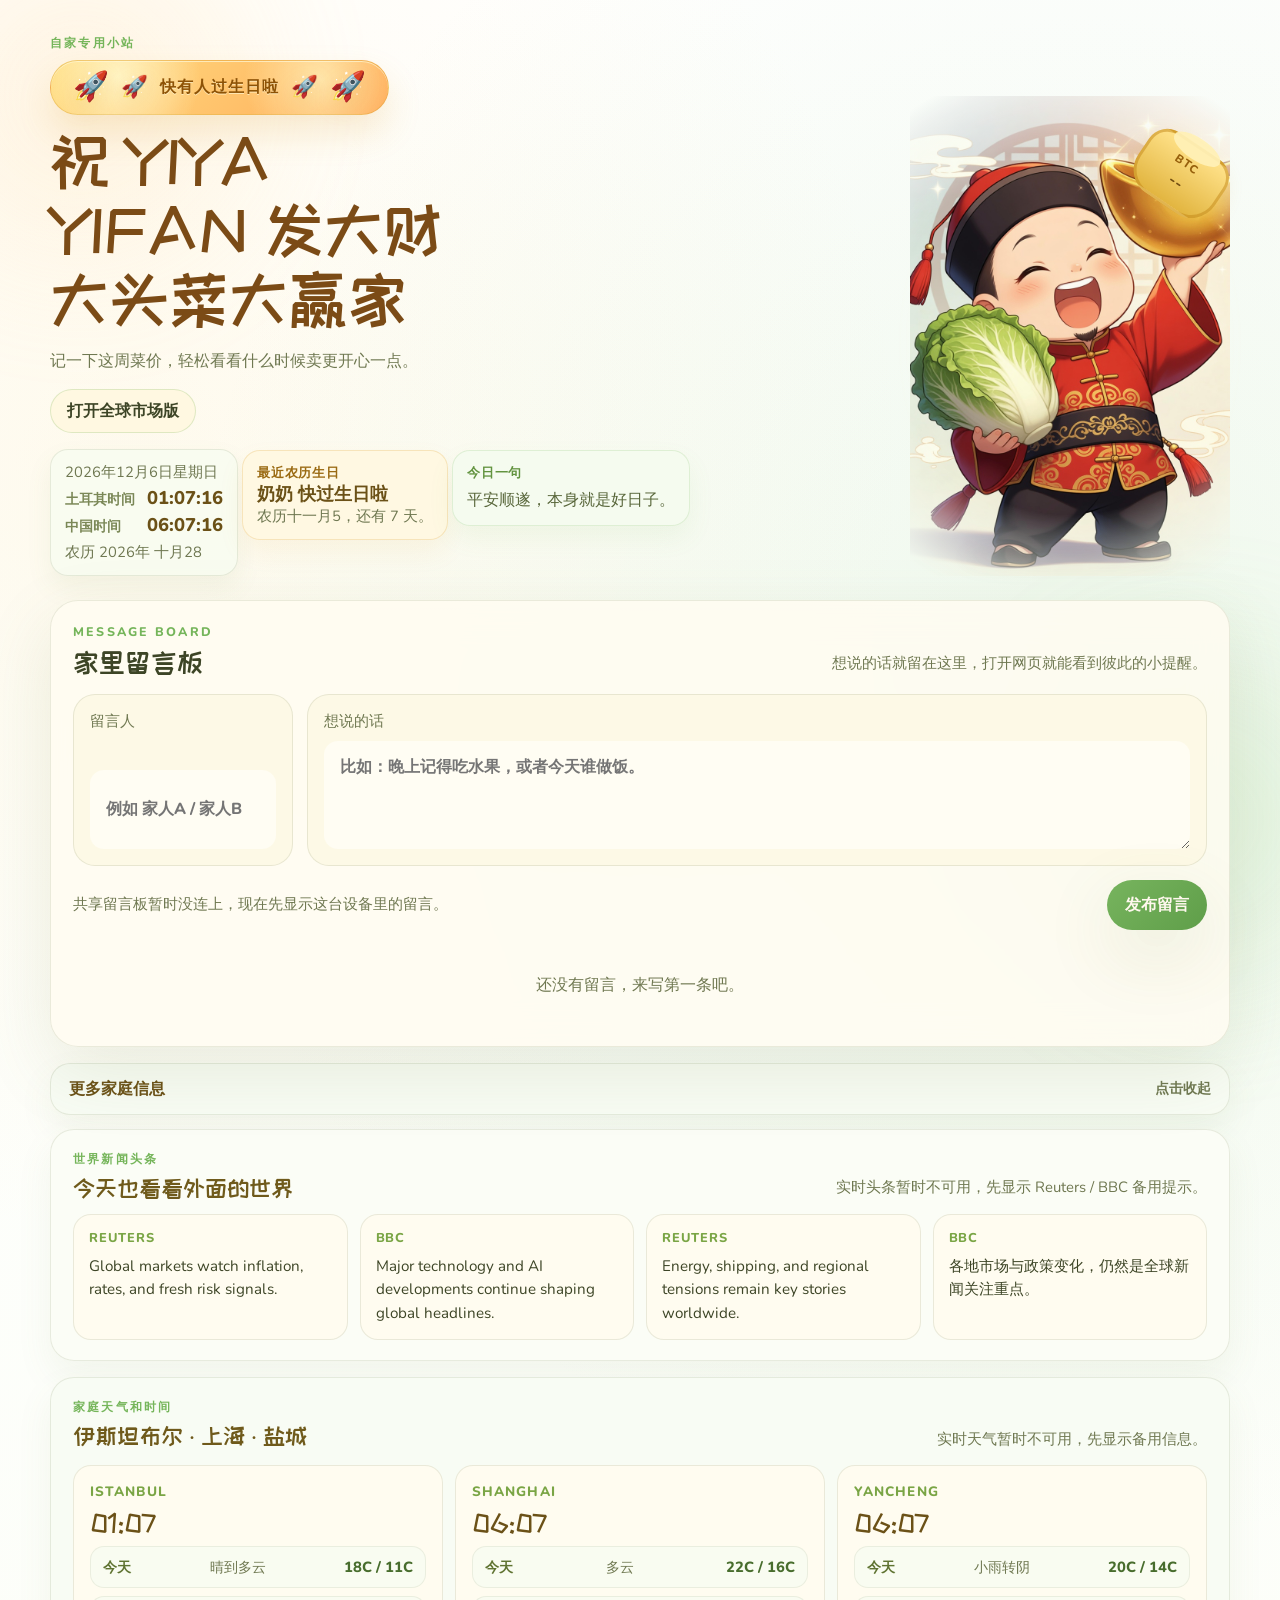
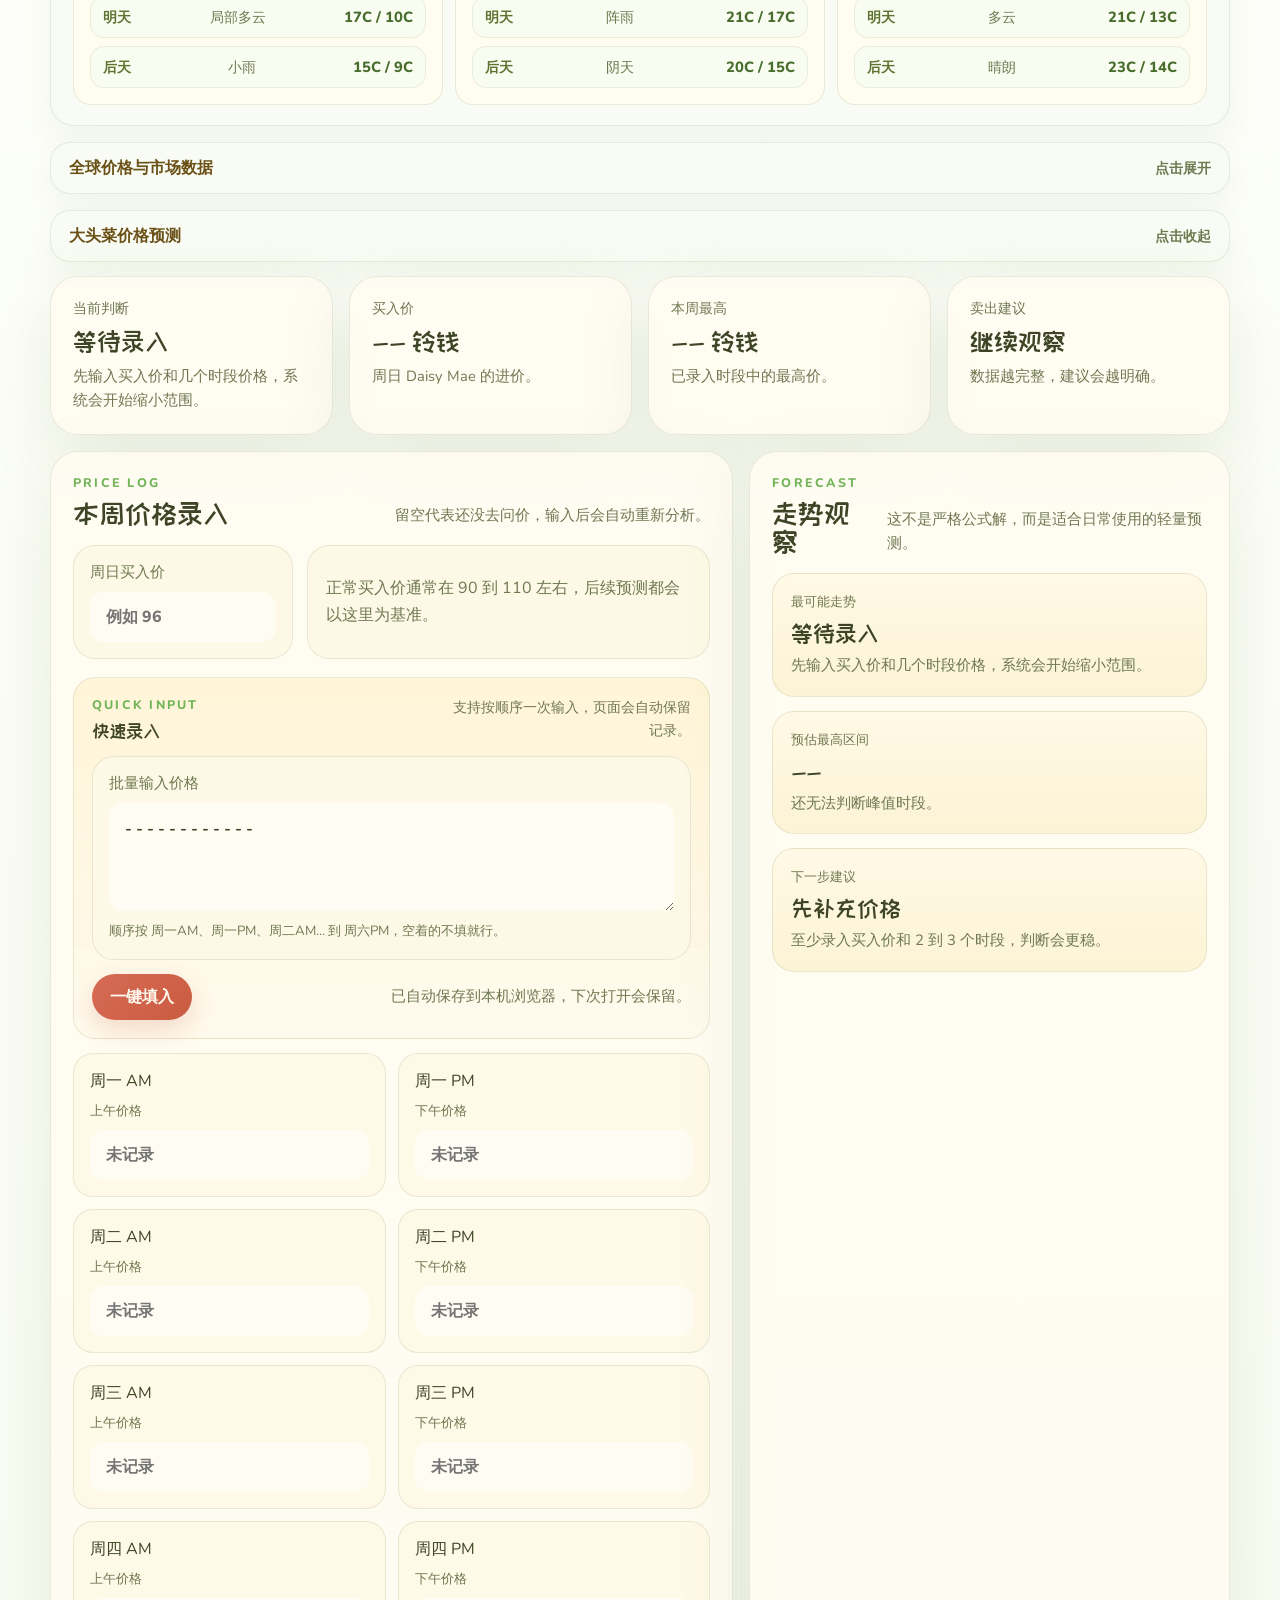
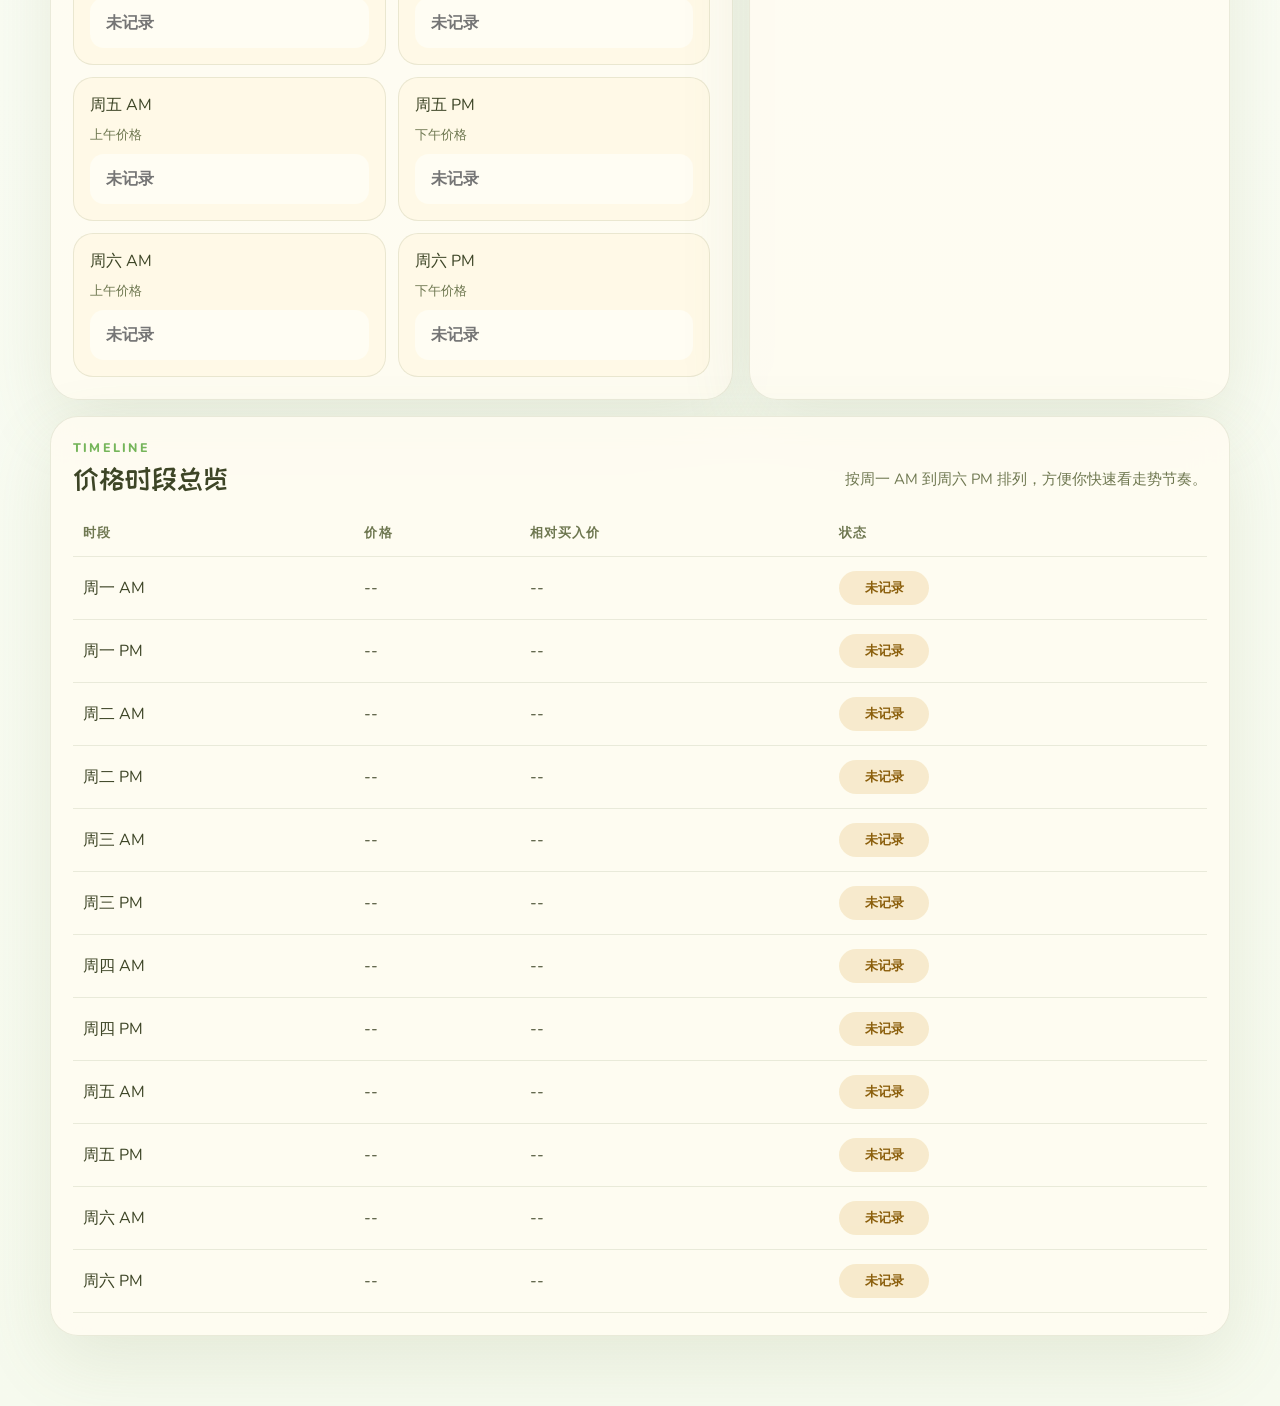
==== index.html @ 8768a5c8 "Expand global market board with FX and trend charts" ====
<!DOCTYPE html>
<html lang="zh-CN">
  <head>
    <meta charset="UTF-8" />
    <meta name="viewport" content="width=device-width, initial-scale=1.0" />
    <title>祝 YIYA YIFAN 发大财 - 大头菜大赢家</title>
    <link rel="preconnect" href="https://fonts.googleapis.com" />
    <link rel="preconnect" href="https://fonts.gstatic.com" crossorigin />
    <link
      href="https://fonts.googleapis.com/css2?family=ZCOOL+KuaiLe&family=Nunito:wght@500;700;800&display=swap"
      rel="stylesheet"
    />
    <link rel="stylesheet" href="./styles.css" />
  </head>
  <body>
    <div class="sky sky-left"></div>
    <div class="sky sky-right"></div>

    <main class="app-shell">
      <section class="hero">
        <div class="hero-copy">
          <p class="eyebrow">自家专用小站</p>
          <div id="birthdayHeroBanner" class="birthday-hero-banner" hidden>
            <span class="hero-rocket hero-rocket-left">🚀</span>
            <span class="hero-rocket hero-rocket-mid">🚀</span>
            <p id="birthdayHeroText" class="birthday-hero-text">快有人过生日啦</p>
            <span class="hero-rocket hero-rocket-mid">🚀</span>
            <span class="hero-rocket hero-rocket-right">🚀</span>
          </div>
          <h1 id="mainHeadline">祝 YIYA YIFAN 发大财<br />大头菜大赢家</h1>
          <p class="lead">
            记一下这周菜价，轻松看看什么时候卖更开心一点。
          </p>
          <div class="page-links">
            <a class="ghost-link" href="./market.html">打开全球市场版</a>
          </div>
          <div class="today-strip" aria-label="当天时间和农历">
            <p id="todayDate" class="today-date">--</p>
            <div class="today-times">
              <p class="today-time-row">
                <span class="today-time-label">土耳其时间</span>
                <span id="turkeyTime" class="today-time">--:--:--</span>
              </p>
              <p class="today-time-row">
                <span class="today-time-label">中国时间</span>
                <span id="chinaTime" class="today-time">--:--:--</span>
              </p>
            </div>
            <p id="todayLunar" class="today-lunar">农历加载中...</p>
          </div>
          <div class="birthday-strip" aria-label="最近农历生日提醒">
            <p class="birthday-label">最近农历生日</p>
            <p id="birthdayName" class="birthday-name">计算中...</p>
            <p id="birthdayMeta" class="birthday-meta">正在查找最近的生日提醒...</p>
          </div>
          <div class="quote-strip" aria-label="今日一句">
            <p class="quote-label">今日一句</p>
            <p id="dailyQuote" class="daily-quote">正在准备今天的小提醒...</p>
          </div>
        </div>

        <div class="fortune-wrapper">
          <div class="fortune-photo-frame">
            <img class="fortune-image" src="./assets/caishen.png" alt="财神举着大头菜和元宝" />
          </div>
          <div class="fortune-board">
            <span class="fortune-board-label">BTC</span>
            <strong id="fortuneBtcPrice">--</strong>
          </div>
        </div>

      </section>

      <section class="panel message-board" aria-label="家庭留言板">
        <div class="panel-heading">
          <div>
            <p class="eyebrow">Message Board</p>
            <h2>家里留言板</h2>
          </div>
          <p class="panel-note">想说的话就留在这里，打开网页就能看到彼此的小提醒。</p>
        </div>

        <form id="messageForm" class="message-form">
          <label class="field-card message-field">
            <span>留言人</span>
            <input
              id="messageName"
              type="text"
              maxlength="20"
              placeholder="例如 家人A / 家人B"
              autocomplete="off"
            />
          </label>

          <label class="field-card message-field">
            <span>想说的话</span>
            <textarea
              id="messageText"
              maxlength="160"
              rows="3"
              placeholder="比如：晚上记得吃水果，或者今天谁做饭。"
            ></textarea>
          </label>

          <div class="message-actions">
            <p id="messageStatus" class="message-status">正在尝试连接全家共享留言板...</p>
            <button class="primary-button" type="submit">发布留言</button>
          </div>
        </form>

        <div id="messageList" class="message-list">
          <p class="loading-row">还没有留言，来写第一条吧。</p>
        </div>
      </section>

      <section id="blessingWall" class="blessing-wall" aria-label="吉祥祝福墙" hidden>
        <div class="blessing-wall-header">
          <div>
            <p class="eyebrow">大吉大利祝福墙</p>
            <h2>健康、美丽、长寿、幸福，统统都要</h2>
          </div>
          <p class="panel-note">今天就把所有好福气、好彩头、好兆头，一口气全都收下。</p>
        </div>
        <div id="blessingList" class="blessing-list">
          <p class="loading-row">祝福加载中...</p>
        </div>
      </section>

      <details id="familyExtra" class="home-extra" aria-label="更多家庭信息" open>
        <summary class="home-extra-summary">
          <span>更多家庭信息</span>
          <span class="home-extra-tip">点击展开</span>
        </summary>

      <section class="news-strip" aria-label="世界新闻头条">
        <div class="news-strip-header">
          <div>
            <p class="eyebrow">世界新闻头条</p>
            <h2>今天也看看外面的世界</h2>
          </div>
          <p id="newsStatus" class="panel-note">正在获取头条新闻...</p>
        </div>
        <div id="newsList" class="news-list">
          <article class="news-item">
            <p class="news-source">Loading</p>
            <p class="news-title">新闻加载中...</p>
          </article>
        </div>
      </section>

      <section class="places-strip" aria-label="家庭城市天气和时间">
        <div class="places-strip-header">
          <div>
            <p class="eyebrow">家庭天气和时间</p>
            <h2>伊斯坦布尔 · 上海 · 盐城</h2>
          </div>
          <p id="placesStatus" class="panel-note">正在获取天气与本地时间...</p>
        </div>

        <div class="places-grid">
          <article class="place-card">
            <p class="place-name">Istanbul</p>
            <h3 id="istanbulTime">--:--</h3>
            <div id="istanbulForecast" class="place-forecast">
              <p class="place-weather">天气加载中...</p>
            </div>
          </article>

          <article class="place-card">
            <p class="place-name">Shanghai</p>
            <h3 id="shanghaiTime">--:--</h3>
            <div id="shanghaiForecast" class="place-forecast">
              <p class="place-weather">天气加载中...</p>
            </div>
          </article>

          <article class="place-card">
            <p class="place-name">Yancheng</p>
            <h3 id="yanchengTime">--:--</h3>
            <div id="yanchengForecast" class="place-forecast">
              <p class="place-weather">天气加载中...</p>
            </div>
          </article>
        </div>
      </section>

      </details>

      <details id="foodExtra" class="home-extra food-extra" aria-label="全球价格与市场数据">
        <summary class="home-extra-summary">
          <span>全球价格与市场数据</span>
          <span class="home-extra-tip">点击展开</span>
        </summary>

        <section class="panel food-board">
          <div class="panel-heading">
            <div>
              <p class="eyebrow">Global Data Board</p>
              <h2>全球价格与市场数据</h2>
            </div>
            <p id="foodStatus" class="panel-note">把国际食品、贵金属、原油、数字货币和常看股市放在一起看。</p>
          </div>

          <div id="foodGrid" class="food-grid">
            <article class="food-card">
              <p class="food-name">加载中</p>
              <h3>--</h3>
            </article>
          </div>

          <div class="market-snapshot-head">
            <div>
              <p class="food-compare-label">常看市场</p>
              <h3>数字货币与主要股市</h3>
            </div>
            <p class="panel-note">数字货币显示实时价格；股票和指数先做成中文关注清单，方便家里人一眼看懂。</p>
          </div>

          <div id="marketSnapshotGrid" class="market-snapshot-grid">
            <article class="market-snapshot-card">
              <p class="market-snapshot-type">加载中</p>
              <h3>--</h3>
            </article>
          </div>

          <div class="market-snapshot-head">
            <div>
              <p class="food-compare-label">汇率速览</p>
              <h3>常看汇率</h3>
            </div>
            <p class="panel-note">统一按 1 美元换多少来显示，更方便快速比较。</p>
          </div>

          <div id="fxSnapshotGrid" class="fx-snapshot-grid">
            <article class="fx-snapshot-card">
              <p class="fx-snapshot-name">加载中</p>
              <h3>--</h3>
            </article>
          </div>

          <div class="food-compare">
            <article class="food-compare-card">
              <p class="food-compare-label">国际基准价</p>
              <h3>看大宗商品风向</h3>
              <p class="food-compare-copy">
                食品、金价、银价、油价这类数据，更适合用统一口径做横向比较，看的是全球市场参考水平。
              </p>
            </article>

            <article class="food-compare-card">
              <p class="food-compare-label">日常市场观察</p>
              <h3>看风险偏好变化</h3>
              <p class="food-compare-copy">
                数字货币、主要股票和核心指数，更像情绪温度计，适合顺手看看最近大家更偏保守还是更偏冒险。
              </p>
            </article>
          </div>

          <p class="food-footnote">
            说明：这里的大宗商品展示的是国际基准价，不是各国超市零售价；数字货币价格来自实时公开接口。
            <a
              href="https://thedocs.worldbank.org/en/doc/74e8be41ceb20fa0da750cda2f6b9e4e-0050012026/related/CMO-Pink-Sheet-March-2026.pdf"
              target="_blank"
              rel="noreferrer"
            >来源：World Bank Pink Sheet（2026年3月3日发布，含2026年2月月度均价）</a>
          </p>
        </section>
      </details>

      <details id="turnipExtra" class="home-extra turnip-extra" aria-label="大头菜价格预测" open>
        <summary class="home-extra-summary">
          <span>大头菜价格预测</span>
          <span class="home-extra-tip">点击收起</span>
        </summary>

      <section class="metrics-grid" aria-label="本周概览">
        <article class="metric-card">
          <p class="metric-label">当前判断</p>
          <h2 id="patternName">等待录入</h2>
          <p id="patternDetail" class="metric-detail">
            先输入买入价和几个时段价格，系统会开始缩小范围。
          </p>
        </article>

        <article class="metric-card">
          <p class="metric-label">买入价</p>
          <h2 id="buyPriceCard">-- 铃钱</h2>
          <p class="metric-detail">周日 Daisy Mae 的进价。</p>
        </article>

        <article class="metric-card">
          <p class="metric-label">本周最高</p>
          <h2 id="weekHighCard">-- 铃钱</h2>
          <p class="metric-detail">已录入时段中的最高价。</p>
        </article>

        <article class="metric-card">
          <p class="metric-label">卖出建议</p>
          <h2 id="actionCard">继续观察</h2>
          <p id="actionDetail" class="metric-detail">
            数据越完整，建议会越明确。
          </p>
        </article>
      </section>

      <section class="content-grid">
        <article class="panel tracker-panel">
          <div class="panel-heading">
            <div>
              <p class="eyebrow">Price Log</p>
              <h2>本周价格录入</h2>
            </div>
            <p class="panel-note">留空代表还没去问价，输入后会自动重新分析。</p>
          </div>

          <div class="buy-row">
            <label class="field-card buy-field">
              <span>周日买入价</span>
              <input id="buyPriceInput" type="number" min="0" max="999" placeholder="例如 96" />
            </label>
            <div class="mini-tip">
              正常买入价通常在 90 到 110 左右，后续预测都会以这里为基准。
            </div>
          </div>

          <div class="quick-entry-card">
            <div class="quick-entry-head">
              <div>
                <p class="eyebrow">Quick Input</p>
                <h3>快速录入</h3>
              </div>
              <p class="quick-entry-note">支持按顺序一次输入，页面会自动保留记录。</p>
            </div>

            <label class="field-card quick-entry-field" for="quickEntryInput">
              <span>批量输入价格</span>
              <textarea
                id="quickEntryInput"
                rows="3"
                placeholder="例如：88 83 79 74 128 176"
              ></textarea>
              <small>顺序按 周一AM、周一PM、周二AM... 到 周六PM，空着的不填就行。</small>
            </label>

            <div class="quick-entry-actions">
              <button id="quickEntryApply" type="button">一键填入</button>
              <p id="turnipSaveHint" class="quick-save-hint">已自动保存到本机浏览器，下次打开会保留。</p>
            </div>
          </div>

          <div id="priceGrid" class="price-grid"></div>
        </article>

        <article class="panel outlook-panel">
          <div class="panel-heading">
            <div>
              <p class="eyebrow">Forecast</p>
              <h2>走势观察</h2>
            </div>
            <p class="panel-note">这不是严格公式解，而是适合日常使用的轻量预测。</p>
          </div>

          <div class="spotlight-stack">
            <div class="forecast-box">
              <p class="forecast-label">最可能走势</p>
              <h3 id="bestPattern">等待数据</h3>
              <p id="bestPatternCopy" class="forecast-copy">
                输入几段价格后，这里会告诉你更接近哪一类。
              </p>
            </div>

            <div class="forecast-box">
              <p class="forecast-label">预估最高区间</p>
              <h3 id="peakRange">--</h3>
              <p id="peakWindow" class="forecast-copy">还无法判断峰值时段。</p>
            </div>

            <div class="forecast-box">
              <p class="forecast-label">下一步建议</p>
              <h3 id="nextAdvice">先补充价格</h3>
              <p id="nextAdviceCopy" class="forecast-copy">
                至少录入买入价和 2 到 3 个时段，判断会更稳。
              </p>
            </div>
          </div>
        </article>
      </section>

      <section class="panel board">
        <div class="panel-heading">
          <div>
            <p class="eyebrow">Timeline</p>
            <h2>价格时段总览</h2>
          </div>
          <p class="panel-note">按周一 AM 到周六 PM 排列，方便你快速看走势节奏。</p>
        </div>

        <div class="table-wrap">
          <table>
            <thead>
              <tr>
                <th>时段</th>
                <th>价格</th>
                <th>相对买入价</th>
                <th>状态</th>
              </tr>
            </thead>
            <tbody id="tableBody">
              <tr>
                <td colspan="4" class="loading-row">等待录入本周价格。</td>
              </tr>
            </tbody>
          </table>
        </div>
      </section>

      </details>

    </main>

    <script src="./script.js"></script>
  </body>
</html>
---- styles.css ----
:root {
  color-scheme: light;
  --bg: #ffffff;
  --bg-deep: #f6faee;
  --panel: rgba(255, 252, 241, 0.86);
  --panel-strong: rgba(253, 249, 230, 0.96);
  --line: rgba(108, 122, 73, 0.14);
  --text: #3d4526;
  --muted: #6f7851;
  --green: #3e9f69;
  --red: #d76b54;
  --gold: #d89d2b;
  --leaf: #75b55a;
  --peach: #f4d09a;
  --cream: #fff8df;
  --shadow: 0 24px 70px rgba(118, 137, 77, 0.14);
}

body.birthday-page {
  --panel: rgba(146, 12, 18, 0.86);
  --panel-strong: rgba(170, 18, 24, 0.94);
  --line: rgba(255, 214, 124, 0.22);
  --text: #fff3dd;
  --muted: #ffd89a;
  --leaf: #ffca66;
  --shadow: 0 24px 70px rgba(104, 7, 12, 0.34);
}

* {
  box-sizing: border-box;
}

body {
  margin: 0;
  min-height: 100vh;
  font-family: "Nunito", sans-serif;
  color: var(--text);
  background:
    radial-gradient(circle at 10% 10%, rgba(255, 228, 162, 0.18), transparent 18%),
    radial-gradient(circle at 85% 14%, rgba(160, 214, 152, 0.16), transparent 22%),
    linear-gradient(180deg, #ffffff 0%, #fcfef8 42%, #f6faee 100%);
}

body.birthday-page {
  background:
    radial-gradient(circle at 12% 12%, rgba(255, 210, 104, 0.18), transparent 16%),
    radial-gradient(circle at 86% 16%, rgba(255, 228, 156, 0.14), transparent 18%),
    radial-gradient(circle at 50% 100%, rgba(255, 176, 94, 0.12), transparent 24%),
    linear-gradient(180deg, #8f0f14 0%, #b5161c 38%, #d62828 100%);
}

.sky {
  position: fixed;
  width: 20rem;
  height: 20rem;
  border-radius: 999px;
  filter: blur(75px);
  opacity: 0.48;
  pointer-events: none;
}

.sky-left {
  top: -4rem;
  left: -5rem;
  background: rgba(255, 220, 162, 0.45);
}

.sky-right {
  right: -5rem;
  bottom: -5rem;
  background: rgba(165, 216, 152, 0.42);
}

body.birthday-page .sky-left {
  background: rgba(255, 193, 93, 0.24);
}

body.birthday-page .sky-right {
  background: rgba(255, 214, 120, 0.22);
}

.app-shell {
  position: relative;
  width: min(1180px, calc(100% - 32px));
  margin: 0 auto;
  padding: 34px 0 54px;
}

.hero,
.metrics-grid,
.content-grid,
.board {
  animation: float-up 0.55s ease both;
}

.hero {
  display: flex;
  justify-content: space-between;
  gap: 28px;
  align-items: center;
  margin-bottom: 24px;
}

.eyebrow {
  margin: 0 0 8px;
  font-size: 0.78rem;
  letter-spacing: 0.18em;
  text-transform: uppercase;
  color: var(--leaf);
  font-weight: 800;
}

h1,
h2,
h3,
p {
  margin: 0;
}

h1,
h2,
h3 {
  font-family: "ZCOOL KuaiLe", cursive;
  font-weight: 400;
}

h1 {
  font-size: clamp(2.4rem, 5vw, 4.8rem);
  line-height: 1.08;
  letter-spacing: 0.01em;
  max-width: 12ch;
  color: #7b4b16;
  text-wrap: balance;
}

.birthday-hero-banner {
  display: inline-flex;
  align-items: center;
  gap: 12px;
  margin-bottom: 12px;
  padding: 12px 22px;
  border-radius: 999px;
  background:
    radial-gradient(circle at 20% 30%, rgba(255, 247, 204, 0.9), transparent 30%),
    radial-gradient(circle at 80% 35%, rgba(255, 238, 184, 0.85), transparent 28%),
    linear-gradient(135deg, rgba(255, 222, 128, 0.98) 0%, rgba(255, 170, 86, 0.98) 100%);
  border: 1px solid rgba(216, 157, 43, 0.36);
  box-shadow:
    0 18px 34px rgba(216, 157, 43, 0.18),
    inset 0 1px 0 rgba(255, 248, 214, 0.7);
}

body.birthday-page .birthday-hero-banner {
  background:
    radial-gradient(circle at 20% 30%, rgba(255, 244, 197, 0.28), transparent 26%),
    radial-gradient(circle at 80% 35%, rgba(255, 232, 166, 0.24), transparent 24%),
    linear-gradient(135deg, rgba(155, 11, 19, 0.98) 0%, rgba(196, 20, 28, 0.98) 58%, rgba(225, 46, 42, 0.98) 100%);
  border: 1px solid rgba(255, 209, 107, 0.4);
  box-shadow:
    0 20px 38px rgba(95, 5, 10, 0.28),
    inset 0 1px 0 rgba(255, 226, 150, 0.24);
}

.birthday-hero-text {
  color: #8e5306;
  font-size: 1.02rem;
  font-weight: 800;
  letter-spacing: 0.06em;
  text-shadow: 0 1px 0 rgba(255, 248, 214, 0.7);
}

body.birthday-page .birthday-hero-text {
  color: #ffe39d;
  text-shadow: 0 1px 0 rgba(86, 10, 10, 0.4);
}

.hero-rocket {
  display: inline-flex;
  align-items: center;
  justify-content: center;
  line-height: 1;
  filter: drop-shadow(0 6px 10px rgba(216, 157, 43, 0.2));
}

.hero-rocket-left,
.hero-rocket-right {
  font-size: 1.8rem;
}

.hero-rocket-mid {
  font-size: 1.35rem;
}

.hero-copy.birthday-mode h1 {
  color: #ba4c26;
}

body.birthday-page .hero-copy.birthday-mode h1 {
  color: #ffe8b0;
  text-shadow:
    0 2px 0 rgba(120, 8, 14, 0.28),
    0 12px 24px rgba(65, 5, 8, 0.18);
}

.lead {
  margin-top: 14px;
  max-width: 30rem;
  color: var(--muted);
  font-size: 1rem;
  line-height: 1.65;
}

.page-links {
  margin-top: 14px;
}

.ghost-link {
  display: inline-flex;
  align-items: center;
  justify-content: center;
  padding: 10px 16px;
  border-radius: 999px;
  border: 1px solid rgba(122, 179, 93, 0.24);
  background: rgba(255, 248, 224, 0.92);
  color: var(--text);
  text-decoration: none;
  font-weight: 800;
  transition:
    transform 180ms ease,
    filter 180ms ease,
    background 180ms ease;
}

.ghost-link:hover {
  transform: translateY(-1px);
  filter: brightness(1.02);
}

.today-strip {
  display: inline-grid;
  gap: 6px;
  margin-top: 16px;
  padding: 12px 14px;
  border-radius: 18px;
  background: rgba(249, 252, 241, 0.94);
  border: 1px solid var(--line);
  box-shadow: 0 12px 26px rgba(118, 137, 77, 0.08);
}

.today-date,
.today-lunar {
  color: var(--muted);
  font-size: 0.92rem;
  line-height: 1.4;
}

.today-times {
  display: grid;
  gap: 6px;
}

.today-time-row {
  display: flex;
  align-items: baseline;
  justify-content: space-between;
  gap: 12px;
}

.today-time-label {
  color: #7b8857;
  font-size: 0.86rem;
  font-weight: 800;
}

.today-time {
  color: #6b5117;
  font-size: 1.15rem;
  font-weight: 800;
  line-height: 1.1;
}

.birthday-strip {
  display: inline-grid;
  margin-top: 12px;
  padding: 12px 14px;
  border-radius: 18px;
  background: rgba(255, 248, 225, 0.96);
  border: 1px solid rgba(216, 157, 43, 0.22);
  box-shadow: 0 12px 26px rgba(216, 157, 43, 0.08);
}

.birthday-label {
  color: #9a6a12;
  font-size: 0.84rem;
  font-weight: 800;
  letter-spacing: 0.06em;
}

.birthday-name {
  color: #6b5117;
  font-size: 1.12rem;
  font-weight: 800;
}

.birthday-meta {
  color: var(--muted);
  font-size: 0.92rem;
  line-height: 1.45;
}

.quote-strip {
  display: inline-grid;
  gap: 6px;
  margin-top: 12px;
  padding: 12px 14px;
  border-radius: 18px;
  background: rgba(245, 251, 239, 0.96);
  border: 1px solid rgba(117, 181, 90, 0.18);
  box-shadow: 0 12px 26px rgba(117, 181, 90, 0.08);
}

.quote-label {
  color: #62933f;
  font-size: 0.84rem;
  font-weight: 800;
  letter-spacing: 0.06em;
}

.daily-quote {
  max-width: 30rem;
  color: #58663a;
  font-size: 0.98rem;
  line-height: 1.6;
}

.fortune-wrapper {
  position: relative;
  width: 320px;
  flex: 0 0 320px;
  align-self: flex-end;
}

.fortune-wrapper::before {
  content: "";
  position: absolute;
  inset: 34px 24px 18px;
  border-radius: 50%;
  background: radial-gradient(circle, rgba(255, 232, 170, 0.34) 0%, rgba(255, 232, 170, 0.14) 46%, transparent 74%);
  filter: blur(18px);
  z-index: 0;
}

.fortune-wrapper::after {
  content: "";
  position: absolute;
  left: 50%;
  bottom: 8px;
  width: 68%;
  height: 22px;
  transform: translateX(-50%);
  border-radius: 50%;
  background: rgba(120, 96, 48, 0.08);
  filter: blur(10px);
  z-index: 0;
}

.fortune-photo-frame {
  position: relative;
  z-index: 1;
}

.fortune-image {
  display: block;
  width: 100%;
  height: auto;
  object-fit: cover;
  filter: drop-shadow(0 18px 26px rgba(171, 133, 51, 0.14));
  mask-image: radial-gradient(circle at center, #000 62%, transparent 96%);
  -webkit-mask-image: radial-gradient(circle at center, #000 62%, transparent 96%);
}

.fortune-board {
  position: absolute;
  right: 4px;
  top: 44px;
  width: 92px;
  padding: 11px 10px 14px;
  border-radius: 22px 22px 28px 28px;
  background: linear-gradient(180deg, #ffe28a 0%, #e2b540 100%);
  border: 3px solid rgba(196, 136, 24, 0.5);
  box-shadow: 0 12px 22px rgba(204, 143, 54, 0.2);
  text-align: center;
  transform: rotate(34deg);
  z-index: 2;
}

.fortune-board::before {
  content: "";
  position: absolute;
  left: 50%;
  top: -10px;
  width: 54px;
  height: 22px;
  transform: translateX(-50%);
  border-radius: 50%;
  background: rgba(255, 241, 182, 0.94);
}

.fortune-board-label {
  display: block;
  margin-bottom: 4px;
  font-size: 0.72rem;
  font-weight: 800;
  letter-spacing: 0.08em;
  color: #97600c;
}

.fortune-board strong {
  display: block;
  font-size: 1rem;
  line-height: 1.15;
  color: #714d11;
}

.hero-actions {
  display: flex;
  flex-direction: column;
  align-items: flex-end;
  gap: 12px;
  min-width: 250px;
}

.hero-actions button {
  width: 100%;
}

.primary-button,
.ghost-button {
  border: 0;
  border-radius: 999px;
  padding: 14px 18px;
  font: inherit;
  font-weight: 800;
  cursor: pointer;
  transition:
    transform 180ms ease,
    filter 180ms ease,
    background 180ms ease;
}

.primary-button {
  color: #fff8ee;
  background: linear-gradient(135deg, #77b45e 0%, #5f9e49 100%);
  box-shadow: var(--shadow);
}

.ghost-button {
  color: var(--text);
  background: rgba(255, 248, 224, 0.92);
  border: 1px solid rgba(122, 179, 93, 0.24);
}

.primary-button:hover,
.ghost-button:hover {
  transform: translateY(-1px);
  filter: brightness(1.02);
}

.status-text {
  color: var(--muted);
  font-size: 0.92rem;
  line-height: 1.5;
  text-align: right;
}

.metrics-grid,
.content-grid {
  display: grid;
  gap: 16px;
  margin-bottom: 16px;
}

.news-strip {
  margin-bottom: 16px;
  padding: 20px 22px;
  border-radius: 24px;
  background: rgba(251, 253, 246, 0.94);
  border: 1px solid var(--line);
  box-shadow: 0 16px 36px rgba(118, 137, 77, 0.08);
}

.news-strip-header {
  display: flex;
  justify-content: space-between;
  align-items: flex-end;
  gap: 16px;
  margin-bottom: 14px;
}

.news-strip-header h2 {
  font-size: 1.5rem;
  color: #6f5a1b;
}

.news-list {
  display: grid;
  grid-template-columns: repeat(4, minmax(0, 1fr));
  gap: 12px;
}

.news-item {
  display: block;
  padding: 14px 15px;
  border-radius: 18px;
  background: rgba(255, 252, 241, 0.96);
  border: 1px solid var(--line);
  color: inherit;
  text-decoration: none;
  transition:
    transform 160ms ease,
    box-shadow 160ms ease,
    border-color 160ms ease;
}

.news-item:hover {
  transform: translateY(-1px);
  box-shadow: 0 12px 22px rgba(118, 137, 77, 0.08);
  border-color: rgba(117, 181, 90, 0.28);
}

.news-source {
  margin-bottom: 8px;
  color: #7aa545;
  font-size: 0.8rem;
  font-weight: 800;
  letter-spacing: 0.06em;
  text-transform: uppercase;
}

.news-title {
  color: var(--text);
  font-size: 0.95rem;
  line-height: 1.55;
}

.places-strip {
  margin-bottom: 16px;
  padding: 20px 22px;
  border-radius: 24px;
  background: rgba(248, 252, 244, 0.94);
  border: 1px solid var(--line);
  box-shadow: 0 16px 36px rgba(118, 137, 77, 0.08);
}

.places-strip-header {
  display: flex;
  justify-content: space-between;
  align-items: flex-end;
  gap: 16px;
  margin-bottom: 14px;
}

.places-strip-header h2 {
  font-size: 1.5rem;
  color: #6f5a1b;
}

.places-grid {
  display: grid;
  grid-template-columns: repeat(3, minmax(0, 1fr));
  gap: 12px;
}

.place-card {
  padding: 16px;
  border-radius: 18px;
  background: rgba(255, 252, 241, 0.96);
  border: 1px solid var(--line);
}

.place-name {
  margin-bottom: 8px;
  color: #7aa545;
  font-size: 0.85rem;
  font-weight: 800;
  letter-spacing: 0.08em;
  text-transform: uppercase;
}

.place-card h3 {
  font-size: 1.7rem;
  margin-bottom: 8px;
  color: #6b5117;
}

.place-weather {
  color: var(--muted);
  font-size: 0.95rem;
  line-height: 1.5;
}

.place-forecast {
  display: grid;
  gap: 8px;
  margin-top: 10px;
}

.forecast-day {
  display: flex;
  justify-content: space-between;
  gap: 12px;
  align-items: center;
  padding: 10px 12px;
  border-radius: 14px;
  background: rgba(249, 252, 241, 0.9);
  border: 1px solid rgba(108, 122, 73, 0.1);
}

.forecast-day-name {
  color: #5f7331;
  font-size: 0.85rem;
  font-weight: 800;
}

.forecast-day-weather {
  flex: 1 1 auto;
  color: var(--muted);
  font-size: 0.9rem;
  text-align: center;
}

.forecast-day-temp {
  color: #486d2d;
  font-size: 0.92rem;
  font-weight: 800;
}

.crypto-reminder {
  display: flex;
  align-items: center;
  justify-content: space-between;
  gap: 16px;
  margin-bottom: 16px;
  padding: 14px 18px;
  border-radius: 22px;
  background: rgba(250, 253, 242, 0.92);
  border: 1px solid var(--line);
  box-shadow: 0 14px 34px rgba(118, 137, 77, 0.09);
}

.crypto-reminder-copy {
  display: grid;
  gap: 6px;
}

.crypto-status {
  color: var(--muted);
  font-size: 0.94rem;
  line-height: 1.5;
}

.crypto-pill-wrap {
  display: flex;
  gap: 12px;
  flex-wrap: wrap;
  justify-content: flex-end;
}

.crypto-pill {
  min-width: 152px;
  padding: 12px 14px;
  border-radius: 18px;
  background: rgba(255, 252, 241, 0.95);
  border: 1px solid var(--line);
}

.crypto-pill-top {
  display: flex;
  justify-content: space-between;
  gap: 10px;
  align-items: center;
  margin-bottom: 8px;
}

.crypto-pill strong {
  display: block;
  font-size: 1.05rem;
  color: #5e4e1e;
}

.blessing-wall {
  margin-bottom: 16px;
  padding: 22px;
  border-radius: 26px;
  background:
    radial-gradient(circle at top left, rgba(255, 231, 165, 0.44), transparent 22%),
    radial-gradient(circle at 88% 14%, rgba(255, 191, 129, 0.22), transparent 18%),
    linear-gradient(180deg, rgba(255, 249, 227, 0.98) 0%, rgba(255, 244, 212, 0.96) 100%);
  border: 1px solid rgba(216, 157, 43, 0.22);
  box-shadow: 0 18px 40px rgba(216, 157, 43, 0.1);
}

body.birthday-page .blessing-wall {
  background:
    radial-gradient(circle at 18% 18%, rgba(255, 221, 140, 0.22), transparent 18%),
    radial-gradient(circle at 86% 16%, rgba(255, 235, 180, 0.16), transparent 16%),
    linear-gradient(180deg, rgba(149, 12, 18, 0.96) 0%, rgba(179, 17, 24, 0.96) 56%, rgba(195, 26, 28, 0.96) 100%);
  border: 1px solid rgba(255, 207, 110, 0.24);
  box-shadow: 0 24px 48px rgba(75, 5, 9, 0.24);
}

.blessing-wall-header {
  display: flex;
  justify-content: space-between;
  align-items: flex-end;
  gap: 16px;
  margin-bottom: 14px;
}

.blessing-wall-header h2 {
  font-size: 1.55rem;
  color: #8d5810;
}

body.birthday-page .blessing-wall-header h2 {
  color: #ffe3a1;
}

.blessing-list {
  display: grid;
  grid-template-columns: repeat(3, minmax(0, 1fr));
  gap: 10px;
}

.blessing-item {
  padding: 12px 14px;
  border-radius: 18px;
  background: rgba(255, 252, 241, 0.88);
  border: 1px solid rgba(216, 157, 43, 0.14);
  color: #7b5617;
  font-size: 0.95rem;
  line-height: 1.55;
  box-shadow: 0 8px 16px rgba(216, 157, 43, 0.06);
}

body.birthday-page .blessing-item {
  background: rgba(116, 10, 16, 0.44);
  border: 1px solid rgba(255, 208, 108, 0.16);
  color: #fff1d7;
}

.blessing-keyword {
  display: inline-block;
  margin: 0 3px;
  padding: 0 6px;
  border-radius: 999px;
  font-size: 1.42em;
  font-weight: 900;
  line-height: 1.12;
  color: #b31111;
  background: linear-gradient(180deg, rgba(255, 244, 185, 0.96), rgba(255, 220, 110, 0.92));
  box-shadow: 0 6px 16px rgba(208, 63, 29, 0.2);
  text-shadow: 0 1px 0 rgba(255, 255, 255, 0.55);
  transform: translateY(-1px);
}

body.birthday-page .blessing-keyword {
  font-size: 1.56em;
  color: #8d0505;
  background: linear-gradient(180deg, rgba(255, 245, 190, 0.98), rgba(255, 208, 84, 0.96));
  box-shadow: 0 10px 22px rgba(60, 5, 7, 0.28);
}

.home-extra {
  margin-bottom: 16px;
}

.home-extra-summary {
  display: flex;
  align-items: center;
  justify-content: space-between;
  gap: 16px;
  padding: 14px 18px;
  border-radius: 20px;
  background: rgba(248, 252, 244, 0.94);
  border: 1px solid var(--line);
  box-shadow: 0 14px 34px rgba(118, 137, 77, 0.08);
  cursor: pointer;
  list-style: none;
  font-weight: 800;
  color: #6b5117;
}

body.birthday-page .home-extra-summary {
  background:
    linear-gradient(135deg, rgba(140, 12, 18, 0.92), rgba(176, 18, 25, 0.94));
  border: 1px solid rgba(255, 212, 114, 0.22);
  box-shadow: 0 16px 34px rgba(77, 6, 10, 0.24);
  color: #ffe6af;
}

.home-extra-summary::-webkit-details-marker {
  display: none;
}

.home-extra-tip {
  color: var(--muted);
  font-size: 0.88rem;
}

.home-extra[open] .home-extra-tip {
  color: transparent;
  position: relative;
}

.home-extra[open] .home-extra-tip::before {
  content: "点击收起";
  position: absolute;
  right: 0;
  color: var(--muted);
}

.home-extra > .crypto-reminder,
.home-extra > .news-strip,
.home-extra > .places-strip {
  margin-top: 14px;
}

.food-extra > .food-board {
  margin-top: 14px;
}

.turnip-extra {
  margin-bottom: 16px;
}

.turnip-extra > .metrics-grid,
.turnip-extra > .content-grid,
.turnip-extra > .board {
  margin-top: 14px;
}

body.birthday-page .turnip-extra {
  --turnip-panel: rgba(255, 249, 236, 0.94);
  --turnip-panel-strong: rgba(255, 252, 242, 0.98);
  --turnip-line: rgba(168, 106, 62, 0.18);
  --turnip-text: #5c3416;
  --turnip-muted: #8a5a36;
}

body.birthday-page .turnip-extra > .metrics-grid .metric-card,
body.birthday-page .turnip-extra > .content-grid .panel,
body.birthday-page .turnip-extra > .board {
  background: var(--turnip-panel);
  border-color: var(--turnip-line);
  color: var(--turnip-text);
  box-shadow: 0 20px 44px rgba(88, 22, 16, 0.16);
}

body.birthday-page .turnip-extra .metric-label,
body.birthday-page .turnip-extra .metric-detail,
body.birthday-page .turnip-extra .panel-note,
body.birthday-page .turnip-extra .forecast-copy,
body.birthday-page .turnip-extra .mini-tip,
body.birthday-page .turnip-extra .slot-card small,
body.birthday-page .turnip-extra .quick-entry-note,
body.birthday-page .turnip-extra .quick-save-hint,
body.birthday-page .turnip-extra .quick-entry-field small,
body.birthday-page .turnip-extra th {
  color: var(--turnip-muted);
}

body.birthday-page .turnip-extra h2,
body.birthday-page .turnip-extra h3,
body.birthday-page .turnip-extra td,
body.birthday-page .turnip-extra .slot-card,
body.birthday-page .turnip-extra .field-card span,
body.birthday-page .turnip-extra .forecast-label {
  color: var(--turnip-text);
}

body.birthday-page .turnip-extra .field-card,
body.birthday-page .turnip-extra .mini-tip,
body.birthday-page .turnip-extra .quick-entry-card,
body.birthday-page .turnip-extra .slot-card,
body.birthday-page .turnip-extra .forecast-box {
  background: var(--turnip-panel-strong);
  border-color: var(--turnip-line);
}

body.birthday-page .turnip-extra input,
body.birthday-page .turnip-extra textarea {
  background: #fffdf6;
  color: var(--turnip-text);
}

body.birthday-page .turnip-extra tbody tr:hover {
  background: rgba(168, 106, 62, 0.08);
}

.metrics-grid {
  grid-template-columns: repeat(4, minmax(0, 1fr));
}

.content-grid {
  grid-template-columns: 1.35fr 0.95fr;
}

.metric-card,
.panel {
  background: var(--panel);
  border: 1px solid var(--line);
  border-radius: 28px;
  backdrop-filter: blur(18px);
  box-shadow: var(--shadow);
}

.metric-card {
  padding: 22px;
}

.metric-label {
  color: var(--muted);
  font-size: 0.88rem;
  margin-bottom: 10px;
}

.metric-card h2 {
  font-size: clamp(1.45rem, 2vw, 2.2rem);
  line-height: 1.05;
}

.metric-detail {
  margin-top: 10px;
  color: var(--muted);
  font-size: 0.92rem;
  line-height: 1.6;
}

.panel {
  padding: 22px;
}

.panel-heading {
  display: flex;
  justify-content: space-between;
  gap: 18px;
  align-items: flex-end;
  margin-bottom: 18px;
}

.panel-heading h2 {
  font-size: 1.75rem;
}

.panel-note {
  max-width: 24rem;
  color: var(--muted);
  font-size: 0.93rem;
  line-height: 1.6;
}

.buy-row {
  display: grid;
  grid-template-columns: minmax(0, 220px) 1fr;
  gap: 14px;
  margin-bottom: 18px;
}

.message-board {
  margin-bottom: 16px;
}

.food-board {
  margin-bottom: 16px;
}

.food-grid {
  display: grid;
  grid-template-columns: repeat(3, minmax(0, 1fr));
  gap: 12px;
}

.market-snapshot-head {
  display: flex;
  justify-content: space-between;
  align-items: flex-end;
  gap: 16px;
  margin-top: 18px;
  margin-bottom: 12px;
}

.market-snapshot-head h3 {
  font-size: 1.35rem;
}

.market-snapshot-grid {
  display: grid;
  grid-template-columns: repeat(3, minmax(0, 1fr));
  gap: 12px;
}

.fx-snapshot-grid {
  display: grid;
  grid-template-columns: repeat(4, minmax(0, 1fr));
  gap: 12px;
}

.market-snapshot-card {
  padding: 16px 18px;
  border-radius: 22px;
  background: rgba(250, 252, 244, 0.94);
  border: 1px solid var(--line);
}

.fx-snapshot-card {
  padding: 16px 18px;
  border-radius: 22px;
  background: rgba(255, 251, 239, 0.94);
  border: 1px solid var(--line);
}

.market-snapshot-top {
  display: flex;
  justify-content: space-between;
  align-items: flex-start;
  gap: 10px;
}

.fx-snapshot-top {
  display: flex;
  justify-content: space-between;
  align-items: flex-start;
  gap: 10px;
}

.market-snapshot-type {
  color: #7aa545;
  font-size: 0.78rem;
  font-weight: 800;
  letter-spacing: 0.06em;
  text-transform: uppercase;
}

.market-snapshot-name {
  margin-top: 4px;
  color: #6c5114;
  font-size: 1rem;
  font-weight: 800;
}

.fx-snapshot-name {
  color: #6c5114;
  font-size: 1rem;
  font-weight: 800;
}

.fx-snapshot-code {
  margin-top: 4px;
  color: var(--muted);
  font-size: 0.84rem;
}

.fx-snapshot-symbol {
  display: inline-flex;
  align-items: center;
  justify-content: center;
  min-width: 58px;
  padding: 6px 10px;
  border-radius: 999px;
  background: rgba(255, 244, 210, 0.92);
  color: #8b5f0c;
  font-size: 0.8rem;
  font-weight: 800;
}

.market-snapshot-code {
  display: inline-flex;
  align-items: center;
  justify-content: center;
  min-width: 74px;
  padding: 6px 10px;
  border-radius: 999px;
  background: rgba(255, 248, 224, 0.92);
  color: var(--text);
  font-size: 0.8rem;
  font-weight: 800;
}

.market-snapshot-card h3 {
  margin-top: 10px;
  font-size: 1.35rem;
  color: var(--text);
}

.fx-snapshot-card h3 {
  margin-top: 10px;
  font-size: 1.35rem;
  color: var(--text);
}

.market-snapshot-copy {
  margin-top: 8px;
  color: var(--muted);
  font-size: 0.92rem;
  line-height: 1.6;
}

.fx-snapshot-copy {
  margin-top: 8px;
  color: var(--muted);
  font-size: 0.9rem;
  line-height: 1.6;
}

.mini-trend {
  margin-top: 12px;
}

.mini-trend-chart {
  width: 100%;
  height: 72px;
  display: block;
}

.mini-trend-line {
  fill: none;
  stroke: #7aa545;
  stroke-width: 3;
  stroke-linecap: round;
  stroke-linejoin: round;
}

.mini-trend-labels {
  display: grid;
  grid-template-columns: repeat(6, minmax(0, 1fr));
  gap: 4px;
  margin-top: 6px;
  color: var(--muted);
  font-size: 0.75rem;
}

.mini-trend-labels span:last-child {
  text-align: right;
}

.food-card {
  padding: 16px 18px;
  border-radius: 22px;
  background: var(--panel-strong);
  border: 1px solid var(--line);
  box-shadow: 0 10px 24px rgba(118, 137, 77, 0.06);
}

.food-card-top {
  display: flex;
  justify-content: space-between;
  align-items: flex-start;
  gap: 10px;
  margin-bottom: 10px;
}

.food-name {
  color: #6c5114;
  font-size: 1rem;
  font-weight: 800;
}

.food-benchmark {
  margin-top: 4px;
  color: var(--muted);
  font-size: 0.84rem;
}

.food-card h3 {
  font-size: 1.35rem;
  color: var(--text);
}

.food-period {
  margin-top: 8px;
  color: var(--muted);
  font-size: 0.88rem;
}

.food-change {
  display: inline-flex;
  align-items: center;
  justify-content: center;
  min-width: 62px;
  padding: 6px 10px;
  border-radius: 999px;
  font-size: 0.82rem;
  font-weight: 800;
}

.food-up {
  color: #a53e1f;
  background: rgba(243, 194, 154, 0.4);
}

.food-down {
  color: #2f7a51;
  background: rgba(178, 219, 185, 0.42);
}

.food-flat {
  color: #6b6b6b;
  background: rgba(218, 218, 218, 0.34);
}

.food-footnote {
  margin-top: 14px;
  color: var(--muted);
  font-size: 0.88rem;
  line-height: 1.6;
}

.food-compare {
  display: grid;
  grid-template-columns: repeat(2, minmax(0, 1fr));
  gap: 12px;
  margin-top: 14px;
}

.food-compare-card {
  padding: 16px 18px;
  border-radius: 22px;
  background: rgba(250, 252, 244, 0.94);
  border: 1px solid var(--line);
}

.food-compare-label {
  color: #7aa545;
  font-size: 0.8rem;
  font-weight: 800;
  letter-spacing: 0.06em;
  text-transform: uppercase;
}

.food-compare-card h3 {
  margin-top: 8px;
  font-size: 1.18rem;
  color: #6c5114;
}

.food-compare-copy {
  margin-top: 8px;
  color: var(--muted);
  font-size: 0.92rem;
  line-height: 1.6;
}

.food-footnote a {
  color: #6a8f2f;
  text-decoration: none;
  font-weight: 800;
}

.food-footnote a:hover {
  text-decoration: underline;
}

.message-form {
  display: grid;
  grid-template-columns: 220px minmax(0, 1fr);
  gap: 14px;
  margin-bottom: 16px;
}

.message-field {
  height: 100%;
}

textarea {
  width: 100%;
  resize: vertical;
  min-height: 108px;
  border: 0;
  outline: none;
  border-radius: 14px;
  background: #fffdf3;
  padding: 14px 16px;
  font: inherit;
  color: var(--text);
  font-size: 1rem;
  line-height: 1.6;
  -webkit-appearance: none;
  appearance: none;
}

.message-actions {
  grid-column: 1 / -1;
  display: flex;
  justify-content: space-between;
  align-items: center;
  gap: 16px;
}

.message-status {
  color: var(--muted);
  font-size: 0.92rem;
  line-height: 1.55;
}

.message-list {
  display: grid;
  gap: 12px;
}

.message-card {
  padding: 16px 18px;
  border-radius: 22px;
  background: var(--panel-strong);
  border: 1px solid var(--line);
  box-shadow: 0 10px 24px rgba(118, 137, 77, 0.06);
}

.message-card-top {
  display: flex;
  justify-content: space-between;
  align-items: flex-start;
  gap: 12px;
  margin-bottom: 8px;
}

.message-card-meta {
  display: grid;
  gap: 4px;
}

.message-card-actions {
  display: flex;
  gap: 8px;
  align-items: center;
}

.message-author {
  color: #6c5114;
  font-size: 1rem;
  font-weight: 800;
}

.message-time {
  color: var(--muted);
  font-size: 0.84rem;
}

.message-reply-button {
  flex: 0 0 auto;
  padding: 8px 14px;
  border: 1px solid rgba(122, 179, 93, 0.24);
  border-radius: 999px;
  background: rgba(255, 248, 224, 0.92);
  color: var(--text);
  font: inherit;
  font-size: 0.86rem;
  font-weight: 800;
  cursor: pointer;
}

.message-delete-button {
  flex: 0 0 auto;
  padding: 8px 14px;
  border: 1px solid rgba(215, 107, 84, 0.22);
  border-radius: 999px;
  background: rgba(255, 242, 236, 0.94);
  color: #a34a38;
  font: inherit;
  font-size: 0.86rem;
  font-weight: 800;
  cursor: pointer;
}

.message-replies {
  display: grid;
  gap: 10px;
  margin-top: 12px;
  padding-top: 12px;
  border-top: 1px dashed rgba(122, 179, 93, 0.24);
}

.message-reply-item {
  padding: 12px 14px;
  border-radius: 18px;
  background: rgba(248, 252, 244, 0.92);
  border: 1px solid rgba(122, 179, 93, 0.16);
}

.message-reply-item-top {
  display: flex;
  justify-content: space-between;
  align-items: flex-start;
  gap: 12px;
  margin-bottom: 6px;
}

.inline-reply-box {
  display: grid;
  gap: 10px;
  margin-top: 12px;
  padding: 14px;
  border-radius: 18px;
  background: rgba(248, 252, 244, 0.94);
  border: 1px solid rgba(122, 179, 93, 0.18);
}

.inline-reply-title {
  color: #7aa545;
  font-size: 0.88rem;
  font-weight: 800;
}

.inline-reply-name {
  min-height: 46px;
}

.inline-reply-text {
  min-height: 92px;
}

.inline-reply-actions {
  display: flex;
  gap: 10px;
  justify-content: flex-end;
}

.message-copy {
  color: var(--text);
  font-size: 0.98rem;
  line-height: 1.7;
  white-space: pre-wrap;
  word-break: break-word;
}

.field-card,
.mini-tip {
  border-radius: 22px;
  background: var(--panel-strong);
  border: 1px solid var(--line);
}

.field-card {
  display: grid;
  gap: 10px;
  padding: 16px;
}

.field-card span {
  color: var(--muted);
  font-size: 0.92rem;
}

body.birthday-page .message-board {
  --message-panel: rgba(255, 249, 236, 0.95);
  --message-panel-strong: rgba(255, 252, 242, 0.98);
  --message-line: rgba(168, 106, 62, 0.18);
  --message-text: #5c3416;
  --message-muted: #8a5a36;
}

body.birthday-page .message-board,
body.birthday-page .message-board .message-card {
  background: var(--message-panel);
  border-color: var(--message-line);
  color: var(--message-text);
}

body.birthday-page .message-board .panel-note,
body.birthday-page .message-board .message-status,
body.birthday-page .message-board .message-time,
body.birthday-page .message-board .field-card span {
  color: var(--message-muted);
}

body.birthday-page .message-board .field-card,
body.birthday-page .message-board .inline-reply-box,
body.birthday-page .message-board .message-reply-item {
  background: var(--message-panel-strong);
  border-color: var(--message-line);
}

body.birthday-page .message-board input,
body.birthday-page .message-board textarea {
  background: #fffdf6;
  color: var(--message-text);
}

body.birthday-page .message-board .message-author,
body.birthday-page .message-board .message-copy,
body.birthday-page .message-board .inline-reply-title {
  color: var(--message-text);
}

body.birthday-page .message-board .message-reply-button,
body.birthday-page .message-board .ghost-button {
  background: rgba(255, 247, 226, 0.96);
  color: var(--message-text);
  border-color: rgba(168, 106, 62, 0.24);
}

body.birthday-page .message-board .message-delete-button {
  background: rgba(255, 239, 233, 0.96);
  color: #964730;
  border-color: rgba(168, 106, 62, 0.24);
}

body.birthday-page .message-board .primary-button {
  background: linear-gradient(135deg, #bf6540 0%, #a94f2d 100%);
  color: #fff9f1;
}

body.birthday-page .market-snapshot-card {
  background: rgba(255, 252, 242, 0.98);
  border-color: var(--line);
}

body.birthday-page .fx-snapshot-card {
  background: rgba(255, 252, 242, 0.98);
  border-color: var(--line);
}

input {
  width: 100%;
  border: 0;
  outline: none;
  border-radius: 14px;
  background: #fffdf3;
  padding: 14px 16px;
  font: inherit;
  color: var(--text);
  font-size: 1rem;
  font-weight: 800;
  -webkit-appearance: none;
  appearance: none;
}

textarea {
  width: 100%;
  border: 0;
  outline: none;
  border-radius: 14px;
  background: #fffdf3;
  padding: 14px 16px;
  font: inherit;
  color: var(--text);
  font-size: 1rem;
  font-weight: 700;
  line-height: 1.6;
  resize: vertical;
  -webkit-appearance: none;
  appearance: none;
}

button {
  border: 0;
  border-radius: 999px;
  padding: 12px 18px;
  font: inherit;
  font-weight: 800;
  color: #fffaf0;
  background: linear-gradient(135deg, #d76b54 0%, #c95b40 100%);
  cursor: pointer;
  box-shadow: 0 10px 24px rgba(201, 91, 64, 0.2);
}

.mini-tip {
  padding: 16px 18px;
  color: var(--muted);
  line-height: 1.7;
  display: flex;
  align-items: center;
}

.price-grid {
  display: grid;
  grid-template-columns: repeat(2, minmax(0, 1fr));
  gap: 12px;
}

.quick-entry-card {
  display: grid;
  gap: 14px;
  margin-bottom: 14px;
  padding: 18px;
  border-radius: 22px;
  background: linear-gradient(180deg, rgba(255, 244, 215, 0.98) 0%, rgba(255, 250, 236, 0.94) 100%);
  border: 1px solid var(--line);
}

.quick-entry-head {
  display: flex;
  justify-content: space-between;
  gap: 12px;
  align-items: flex-start;
}

.quick-entry-head h3 {
  margin-top: 4px;
  font-size: 1.18rem;
}

.quick-entry-note {
  max-width: 240px;
  color: var(--muted);
  font-size: 0.9rem;
  line-height: 1.6;
  text-align: right;
}

.quick-entry-field {
  gap: 10px;
}

.quick-entry-field small {
  color: var(--muted);
  line-height: 1.6;
}

.quick-entry-actions {
  display: flex;
  justify-content: space-between;
  gap: 12px;
  align-items: center;
}

.quick-save-hint {
  margin: 0;
  color: var(--muted);
  font-size: 0.92rem;
  line-height: 1.6;
  text-align: right;
}

.slot-card {
  display: grid;
  gap: 10px;
  padding: 16px;
  border-radius: 20px;
  background: rgba(255, 249, 230, 0.92);
  border: 1px solid var(--line);
}

.slot-card label {
  color: var(--text);
  font-weight: 800;
}

.slot-card small {
  color: var(--muted);
}

.spotlight-stack {
  display: grid;
  gap: 14px;
}

.forecast-box {
  border-radius: 22px;
  padding: 18px;
  background: linear-gradient(180deg, rgba(255, 249, 230, 0.96) 0%, rgba(252, 243, 213, 0.96) 100%);
  border: 1px solid var(--line);
}

.forecast-label {
  color: var(--muted);
  font-size: 0.84rem;
  margin-bottom: 10px;
}

.forecast-box h3 {
  font-size: 1.48rem;
  margin-bottom: 8px;
}

.forecast-copy {
  color: var(--muted);
  line-height: 1.65;
  font-size: 0.93rem;
}

.board {
  margin-top: 4px;
}

.crypto-symbol {
  font-family: "ZCOOL KuaiLe", cursive;
  font-size: 1rem;
  color: #6f8d2e;
}

.crypto-badge {
  display: inline-flex;
  align-items: center;
  justify-content: center;
  min-width: 72px;
  padding: 7px 10px;
  border-radius: 999px;
  font-size: 0.82rem;
  font-weight: 800;
}

.crypto-up {
  color: #165236;
  background: rgba(122, 179, 93, 0.22);
}

.crypto-down {
  color: #8f4335;
  background: rgba(215, 107, 84, 0.18);
}

.crypto-flat {
  color: #8b5f0c;
  background: rgba(216, 157, 43, 0.18);
}

.table-wrap {
  overflow-x: auto;
}

table {
  width: 100%;
  border-collapse: collapse;
  min-width: 720px;
}

th,
td {
  padding: 14px 10px;
  text-align: left;
  border-bottom: 1px solid var(--line);
}

th {
  color: var(--muted);
  font-size: 0.82rem;
  letter-spacing: 0.08em;
  text-transform: uppercase;
}

tbody tr:hover {
  background: rgba(255, 255, 255, 0.32);
}

.price-up {
  color: var(--green);
  font-weight: 800;
}

.price-down {
  color: var(--red);
  font-weight: 800;
}

.price-flat {
  color: var(--gold);
  font-weight: 800;
}

.status-pill {
  display: inline-flex;
  align-items: center;
  justify-content: center;
  min-width: 90px;
  padding: 8px 10px;
  border-radius: 999px;
  font-size: 0.83rem;
  font-weight: 800;
}

.pill-good {
  color: #165236;
  background: rgba(122, 179, 93, 0.22);
}

.pill-caution {
  color: #8b5f0c;
  background: rgba(216, 157, 43, 0.18);
}

.pill-bad {
  color: #8f4335;
  background: rgba(215, 107, 84, 0.18);
}

.loading-row {
  padding: 28px 10px;
  text-align: center;
  color: var(--muted);
}

@keyframes float-up {
  from {
    opacity: 0;
    transform: translateY(10px);
  }

  to {
    opacity: 1;
    transform: translateY(0);
  }
}

@media (max-width: 960px) {
  .hero,
  .panel-heading,
  .buy-row,
  .message-form {
    grid-template-columns: 1fr;
    flex-direction: column;
    align-items: stretch;
  }

  .hero-actions {
    align-items: stretch;
  }

  .status-text {
    text-align: left;
  }

  .metrics-grid,
  .content-grid {
    grid-template-columns: 1fr 1fr;
  }

  .content-grid {
    grid-template-columns: 1fr;
  }

  .food-grid {
    grid-template-columns: repeat(2, minmax(0, 1fr));
  }

  .fortune-wrapper {
    align-self: center;
  }

  .today-strip {
    width: fit-content;
  }

  .birthday-strip {
    width: fit-content;
  }

  .quote-strip {
    width: fit-content;
  }

  .news-list {
    grid-template-columns: repeat(2, minmax(0, 1fr));
  }

  .places-grid {
    grid-template-columns: 1fr;
  }

  .blessing-list {
    grid-template-columns: repeat(2, minmax(0, 1fr));
  }

  .food-compare {
    grid-template-columns: 1fr;
  }
}

@media (max-width: 680px) {
  .app-shell {
    width: min(100% - 20px, 100%);
    padding-top: 20px;
    padding-bottom: 28px;
  }

  h1 {
    font-size: 2.3rem;
    max-width: none;
  }

  .lead,
  .panel-note,
  .metric-detail,
  .forecast-copy,
  .mini-tip,
  .status-text {
    font-size: 0.94rem;
    line-height: 1.55;
  }

  .hero {
    gap: 18px;
    margin-bottom: 18px;
  }

  .fortune-wrapper {
    width: 220px;
    flex-basis: auto;
    align-self: center;
  }

  .today-strip {
    width: 100%;
    padding: 12px;
    border-radius: 16px;
  }

  .birthday-strip {
    width: 100%;
    padding: 12px;
    border-radius: 16px;
  }

  .quote-strip {
    width: 100%;
    padding: 12px;
    border-radius: 16px;
  }

  .today-time {
    font-size: 1.02rem;
  }

  .birthday-hero-banner {
    width: 100%;
    justify-content: center;
    padding: 12px 14px;
    border-radius: 16px;
    gap: 8px;
  }

  .hero-rocket-left,
  .hero-rocket-right {
    font-size: 1.45rem;
  }

  .hero-rocket-mid {
    font-size: 1.1rem;
  }

  .news-strip {
    padding: 18px;
    border-radius: 20px;
  }

  .places-strip {
    padding: 18px;
    border-radius: 20px;
  }

  .blessing-wall {
    padding: 18px;
    border-radius: 20px;
  }

  .home-extra-summary {
    padding: 12px 14px;
    border-radius: 16px;
  }

  .message-actions {
    flex-direction: column;
    align-items: stretch;
  }

  .message-card {
    border-radius: 16px;
    padding: 14px;
  }

  .message-card-top {
    flex-direction: column;
    align-items: flex-start;
    gap: 4px;
  }

  .message-card-actions {
    flex-wrap: wrap;
  }

  .food-grid,
  .market-snapshot-grid,
  .fx-snapshot-grid {
    grid-template-columns: 1fr;
  }

  .message-reply-button {
    align-self: flex-start;
  }

  .message-delete-button {
    align-self: flex-start;
  }

  .message-reply-item-top {
    flex-direction: column;
    align-items: flex-start;
    gap: 6px;
  }

  .inline-reply-actions {
    flex-direction: column;
    align-items: stretch;
  }

  .market-snapshot-head {
    flex-direction: column;
    align-items: stretch;
  }

  .news-strip-header {
    flex-direction: column;
    align-items: stretch;
    gap: 8px;
  }

  .places-strip-header {
    flex-direction: column;
    align-items: stretch;
    gap: 8px;
  }

  .blessing-wall-header {
    flex-direction: column;
    align-items: stretch;
    gap: 8px;
  }

  .news-strip-header h2 {
    font-size: 1.3rem;
  }

  .places-strip-header h2 {
    font-size: 1.3rem;
  }

  .blessing-wall-header h2 {
    font-size: 1.3rem;
  }

  .news-list {
    grid-template-columns: 1fr;
  }

  .places-grid {
    grid-template-columns: 1fr;
  }

  .blessing-list {
    grid-template-columns: 1fr;
  }

  .food-grid {
    grid-template-columns: 1fr;
  }

  .food-card {
    border-radius: 16px;
    padding: 14px;
  }

  .food-compare-card {
    border-radius: 16px;
    padding: 14px;
  }

  .news-item {
    border-radius: 16px;
    padding: 13px 14px;
  }

  .place-card {
    border-radius: 16px;
    padding: 14px;
  }

  .blessing-item {
    border-radius: 16px;
    padding: 12px 13px;
  }

  .fortune-board {
    right: 0;
    top: 24px;
    width: 72px;
    padding: 9px 7px 10px;
    border-radius: 14px;
  }

  .fortune-board::before {
    width: 40px;
    height: 16px;
    top: -8px;
  }

  .fortune-board-label {
    font-size: 0.62rem;
  }

  .fortune-board strong {
    font-size: 0.8rem;
  }

  .hero-actions {
    position: sticky;
    bottom: 12px;
    z-index: 3;
    padding: 12px;
    border-radius: 22px;
    background: rgba(255, 248, 224, 0.92);
    border: 1px solid var(--line);
    backdrop-filter: blur(14px);
    box-shadow: 0 16px 40px rgba(120, 96, 48, 0.12);
  }

  .crypto-reminder {
    flex-direction: column;
    align-items: stretch;
    padding: 16px;
    border-radius: 20px;
  }

  .crypto-pill-wrap {
    justify-content: stretch;
  }

  .crypto-pill {
    min-width: 0;
    flex: 1 1 0;
  }

  .crypto-pill strong {
    font-size: 1rem;
  }

  .status-text {
    text-align: left;
  }

  .metrics-grid,
  .price-grid {
    grid-template-columns: 1fr;
  }

  .metric-card,
  .panel {
    border-radius: 22px;
    padding: 18px;
  }

  .panel-heading {
    gap: 10px;
    margin-bottom: 14px;
  }

  .panel-heading h2 {
    font-size: 1.45rem;
  }

  .metric-card h2,
  .forecast-box h3 {
    font-size: 1.35rem;
  }

  .buy-row {
    gap: 10px;
    margin-bottom: 14px;
  }

  .quick-entry-card,
  .field-card,
  .mini-tip,
  .slot-card,
  .forecast-box {
    border-radius: 18px;
  }

  .quick-entry-card,
  .field-card,
  .slot-card,
  .forecast-box {
    padding: 14px;
  }

  .quick-entry-head,
  .quick-entry-actions {
    display: grid;
    gap: 10px;
  }

  .quick-entry-note,
  .quick-save-hint {
    max-width: none;
    text-align: left;
  }

  input {
    min-height: 48px;
    font-size: 16px;
    padding: 12px 14px;
  }

  .table-wrap {
    overflow: visible;
  }

  table,
  thead,
  tbody,
  tr,
  th,
  td {
    display: block;
  }

  thead {
    display: none;
  }

  table {
    min-width: 0;
  }

  tbody {
    display: grid;
    gap: 10px;
  }

  tbody tr {
    padding: 14px;
    border-radius: 18px;
    background: rgba(255, 249, 230, 0.88);
    border: 1px solid var(--line);
  }

  tbody tr:hover {
    background: rgba(255, 249, 230, 0.88);
  }

  td {
    display: flex;
    justify-content: space-between;
    gap: 16px;
    align-items: center;
    padding: 8px 0;
    border-bottom: 1px dashed rgba(133, 111, 66, 0.12);
    font-size: 0.95rem;
  }

  td:last-child {
    border-bottom: 0;
    padding-bottom: 0;
  }

  td::before {
    content: attr(data-label);
    flex: 0 0 40%;
    color: var(--muted);
    font-size: 0.84rem;
    font-weight: 800;
  }

  .loading-row {
    justify-content: center;
    text-align: center;
  }

  .loading-row::before {
    content: none;
  }
}
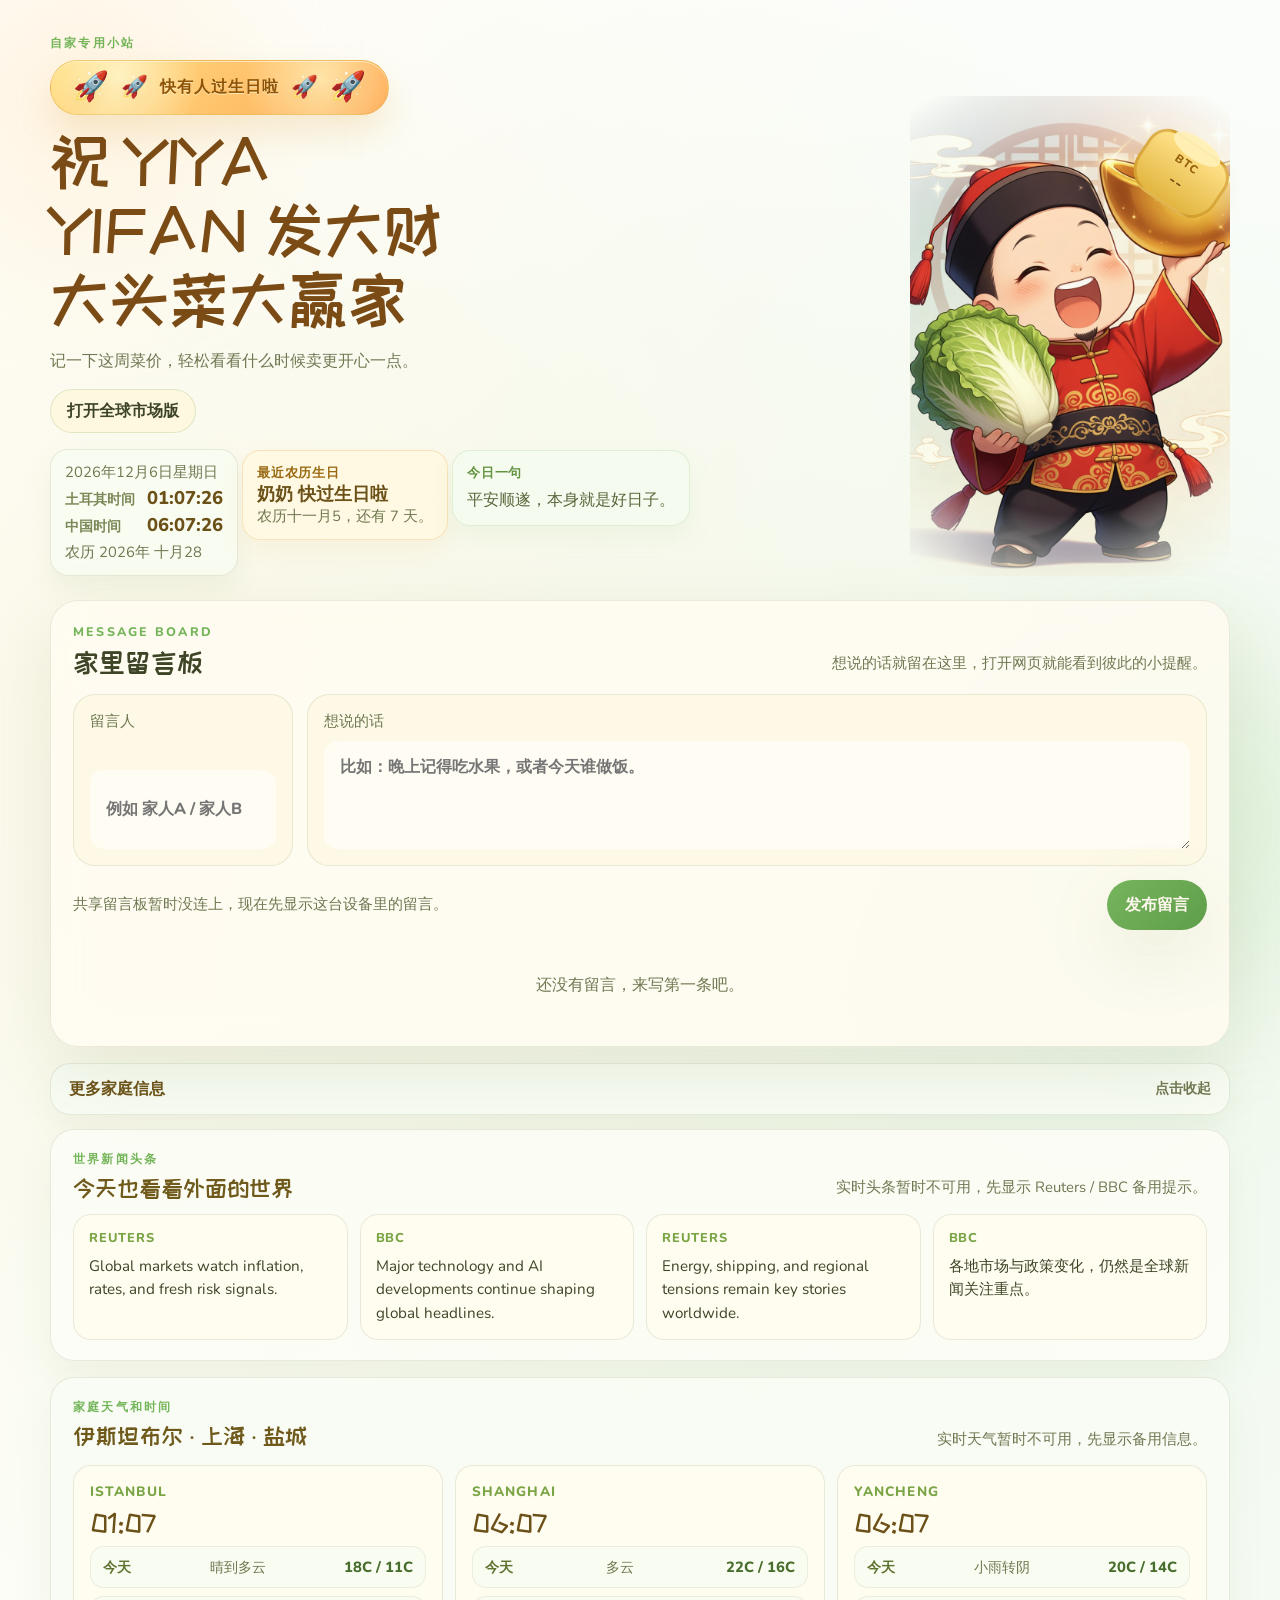
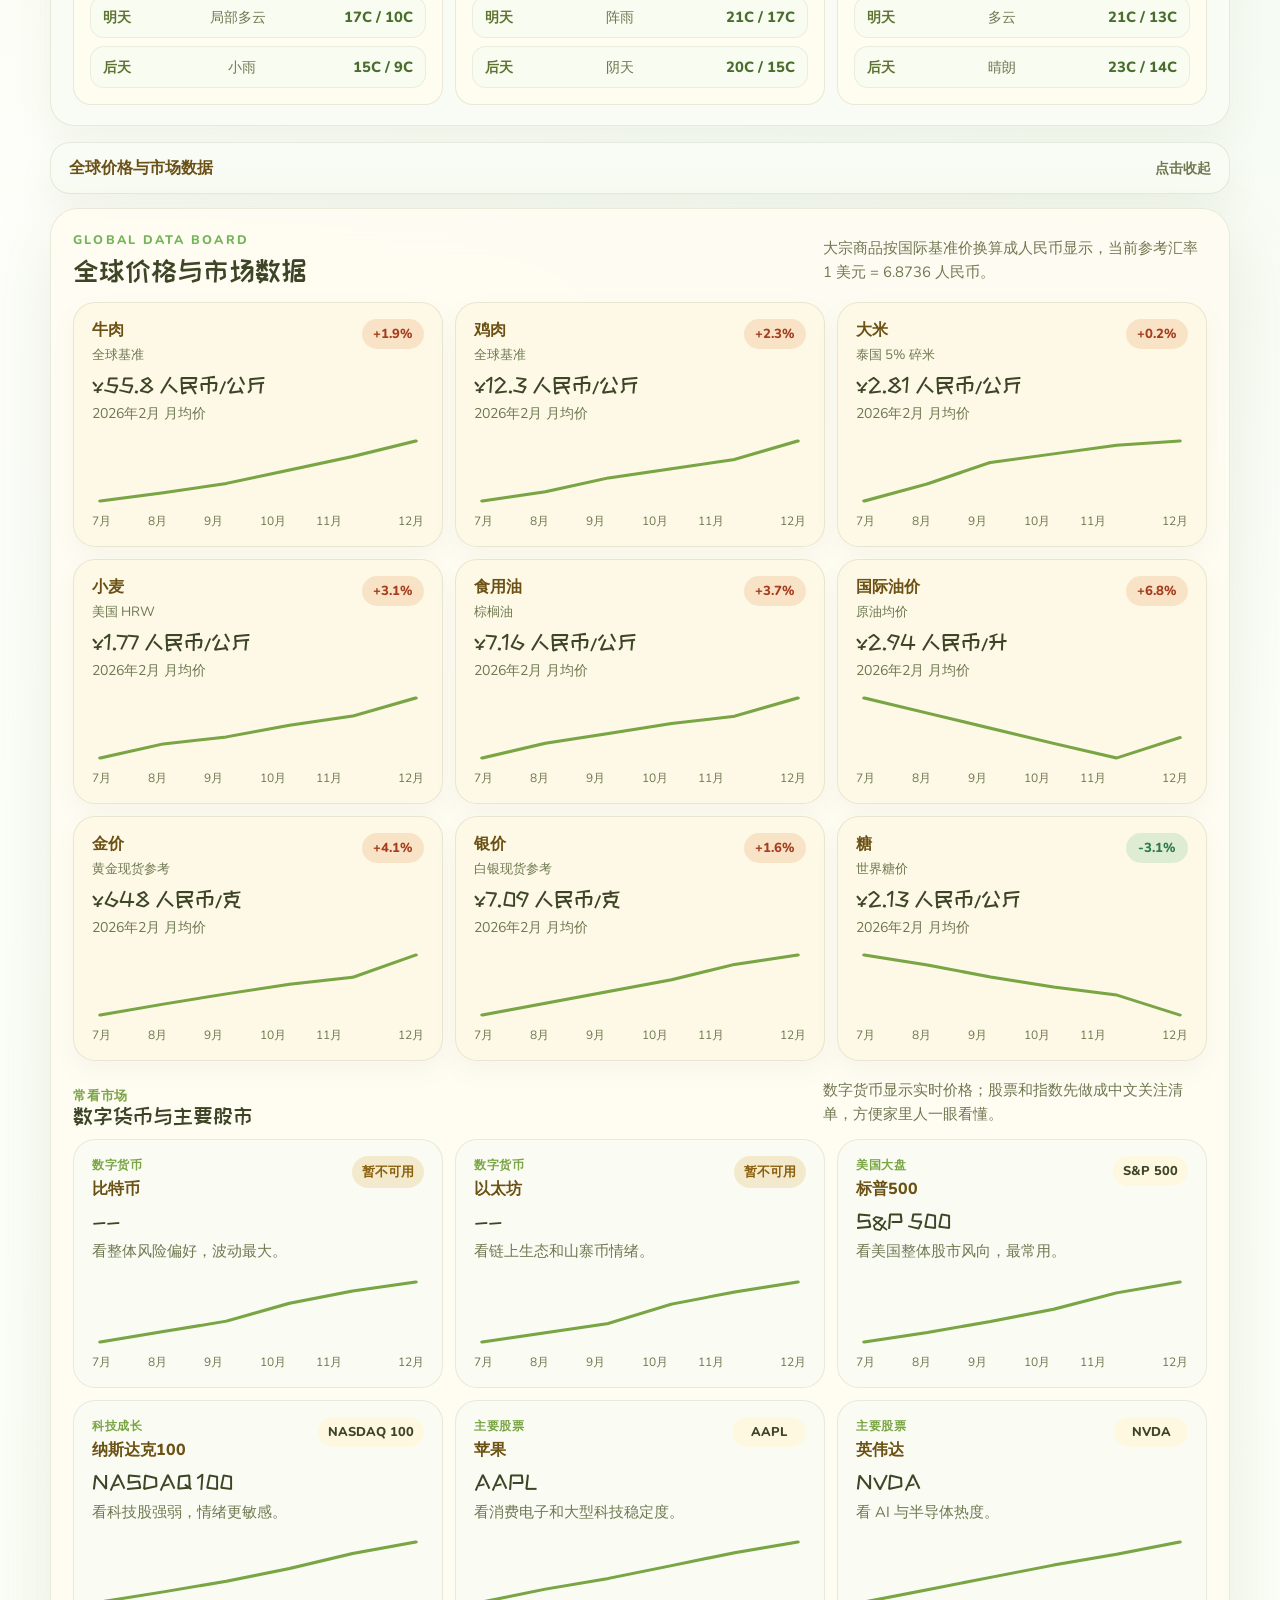
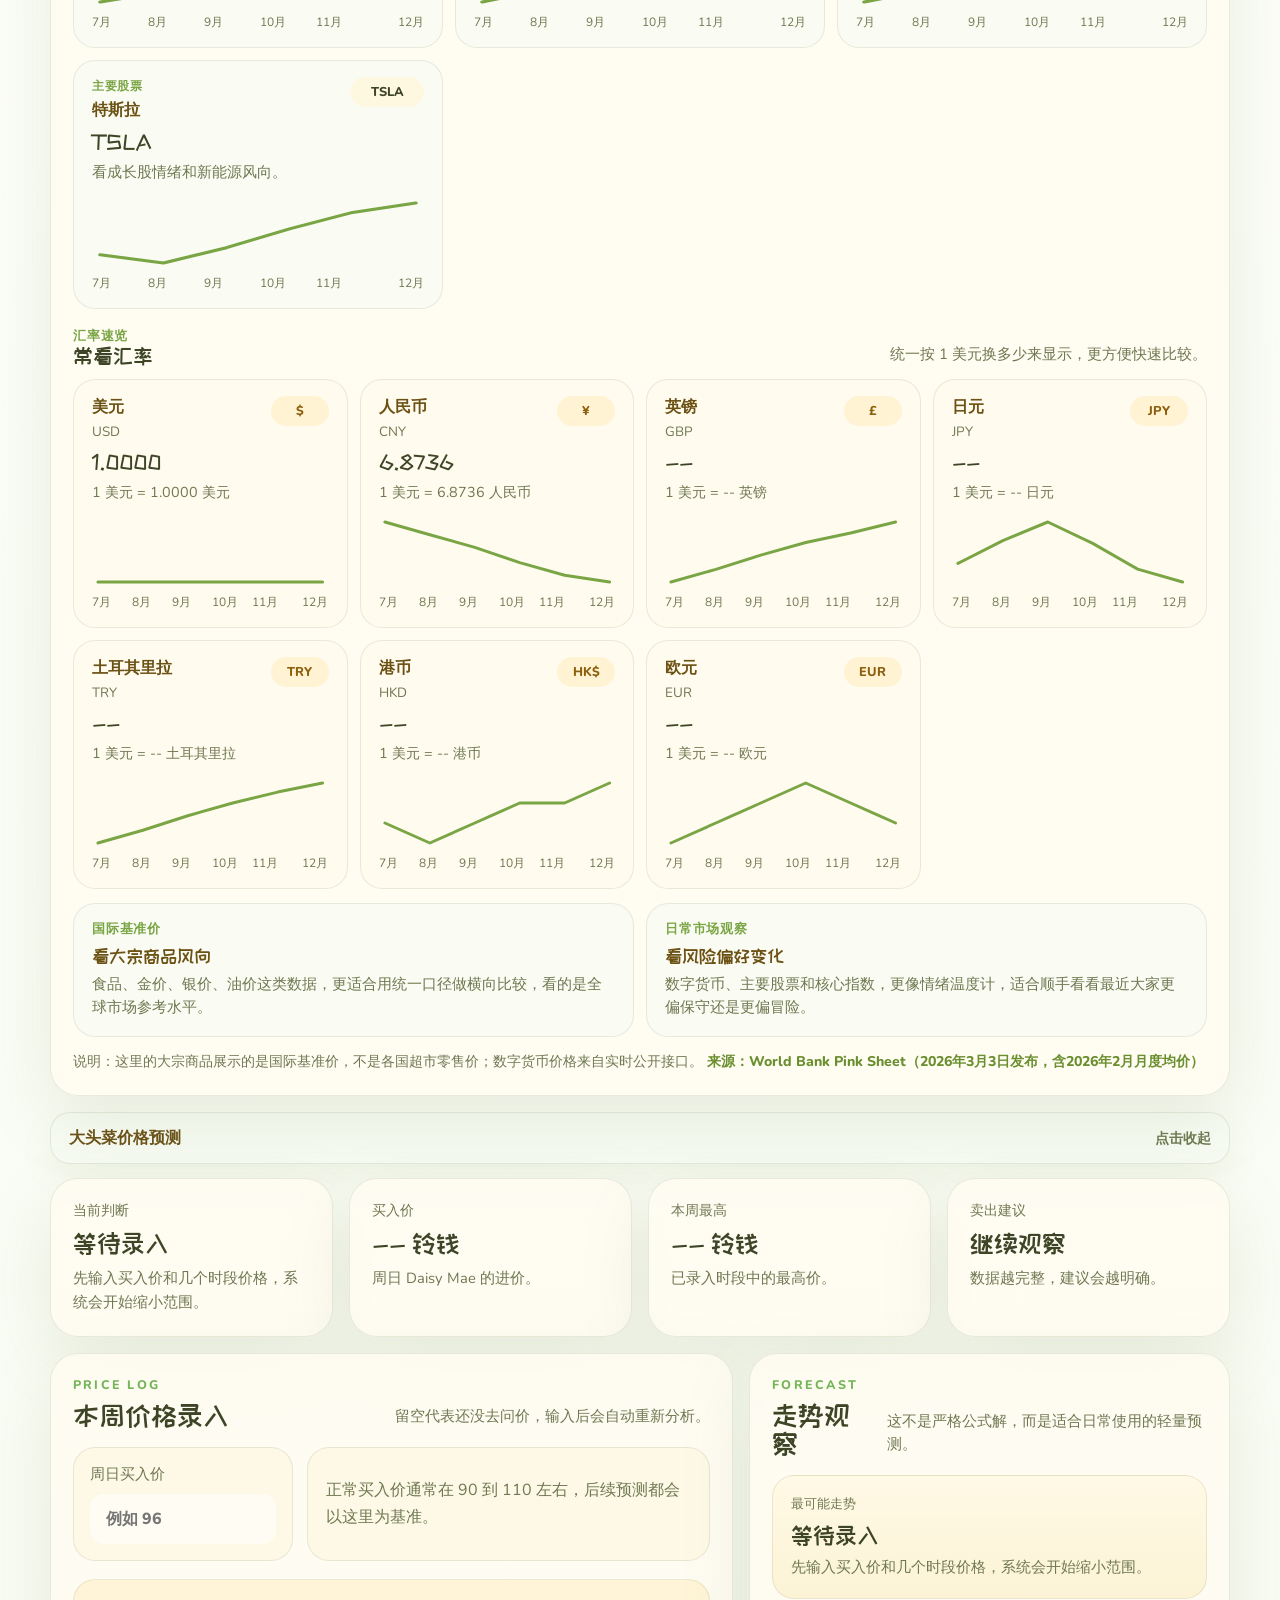
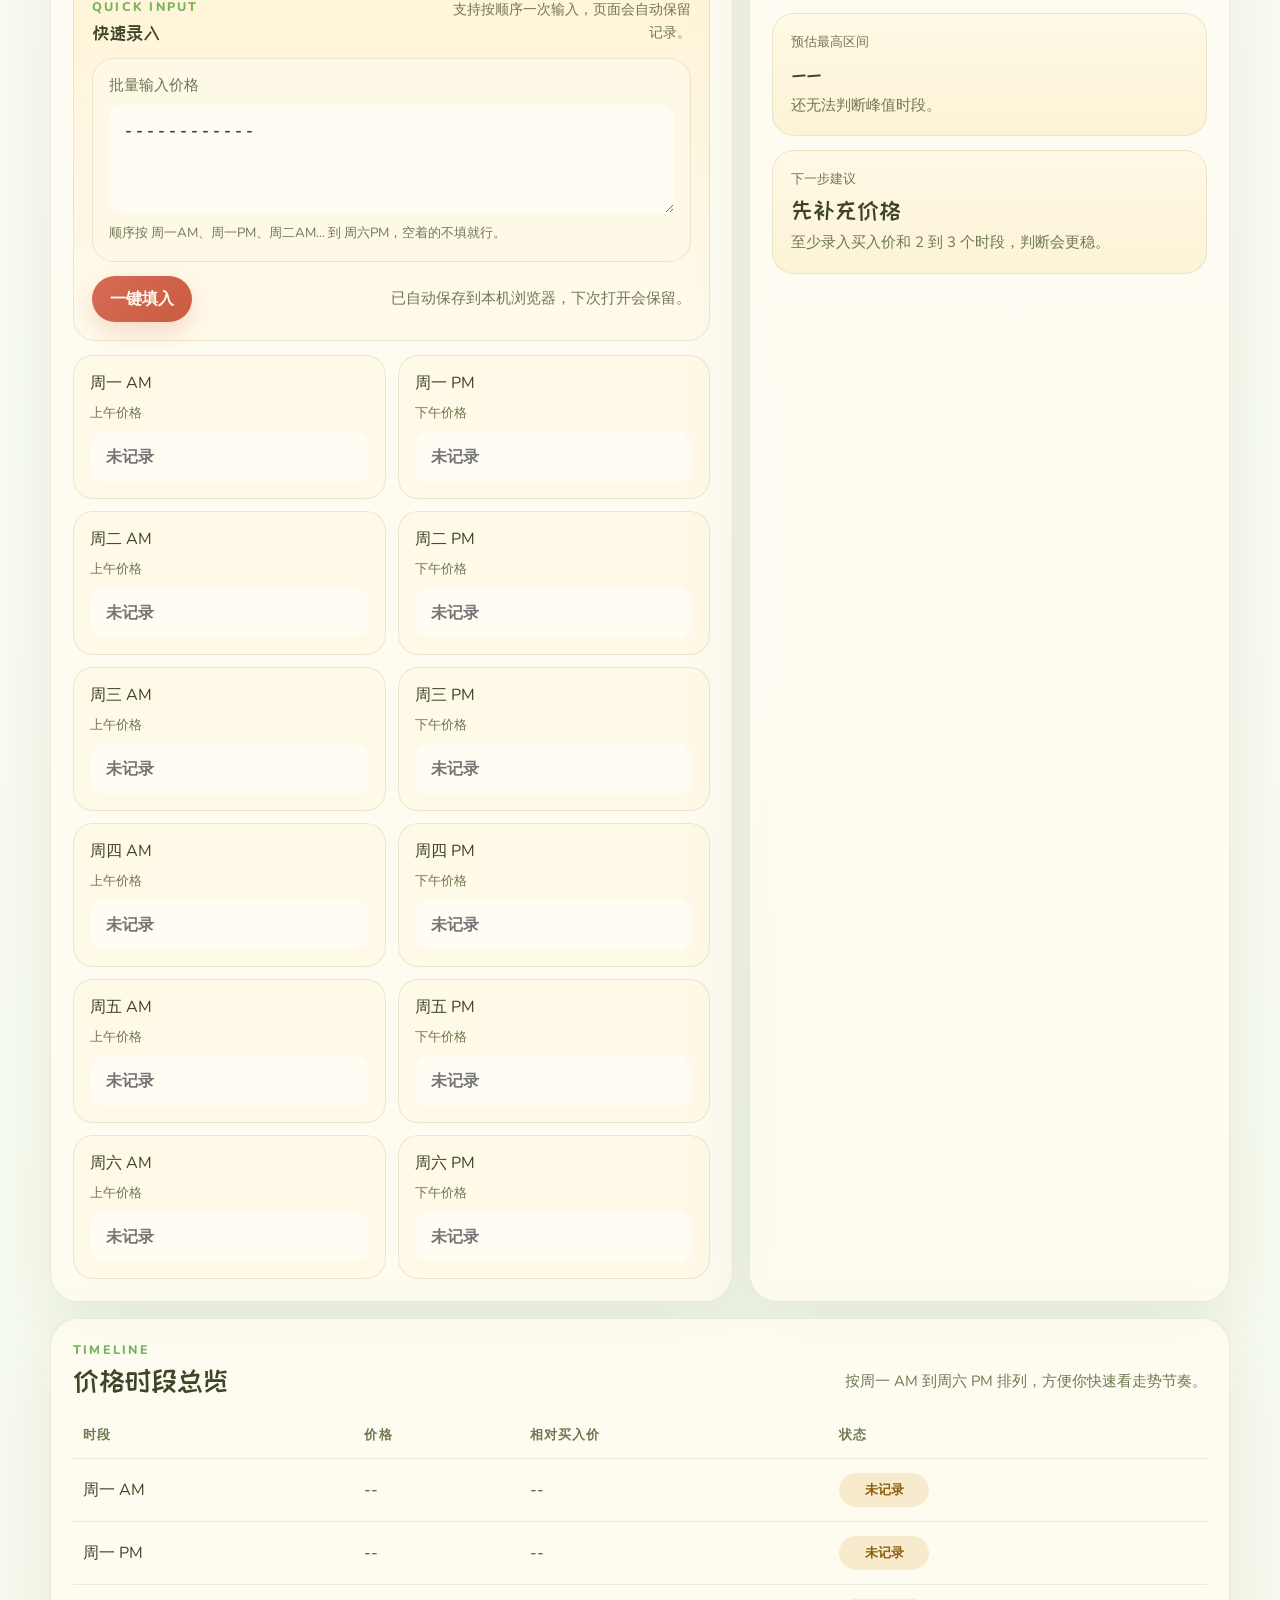
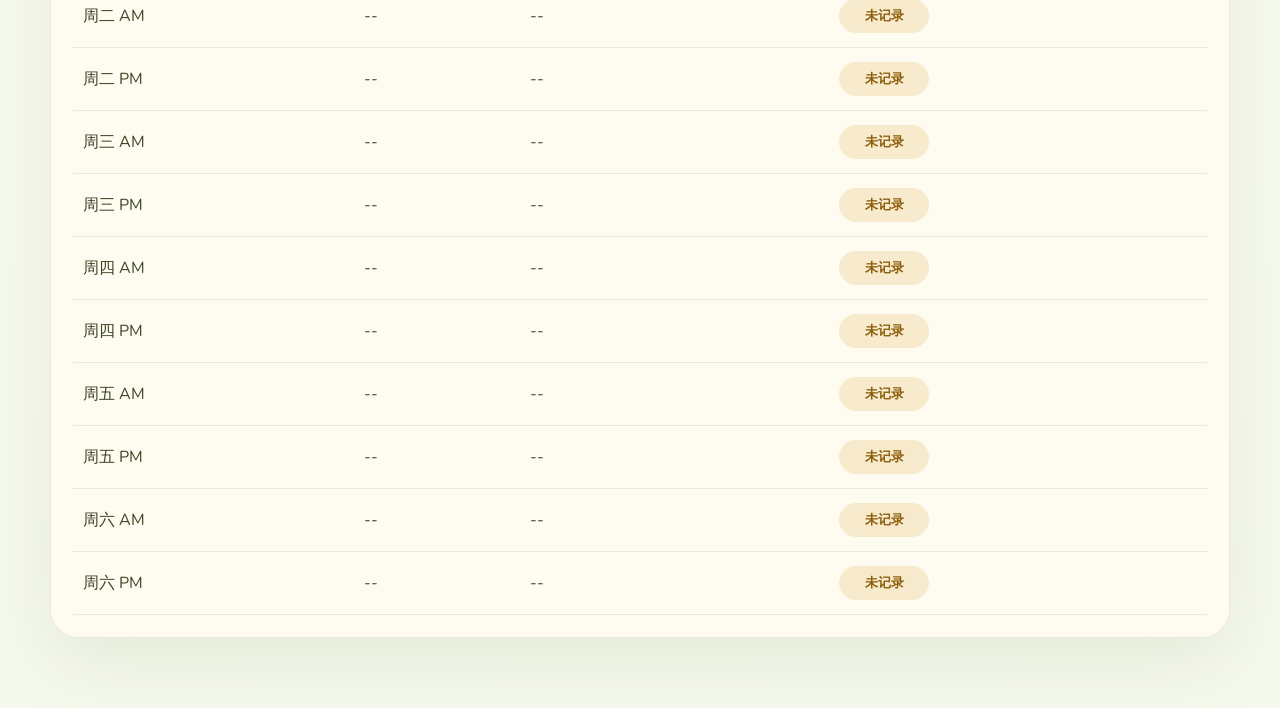
==== commit c06fb5ac: "Adjust default panels and message visibility" ====
--- a/index.html
+++ b/index.html
@@ -186,7 +186,7 @@
 
       </details>
 
-      <details id="foodExtra" class="home-extra food-extra" aria-label="全球价格与市场数据">
+      <details id="foodExtra" class="home-extra food-extra" aria-label="全球价格与市场数据" open>
         <summary class="home-extra-summary">
           <span>全球价格与市场数据</span>
           <span class="home-extra-tip">点击展开</span>
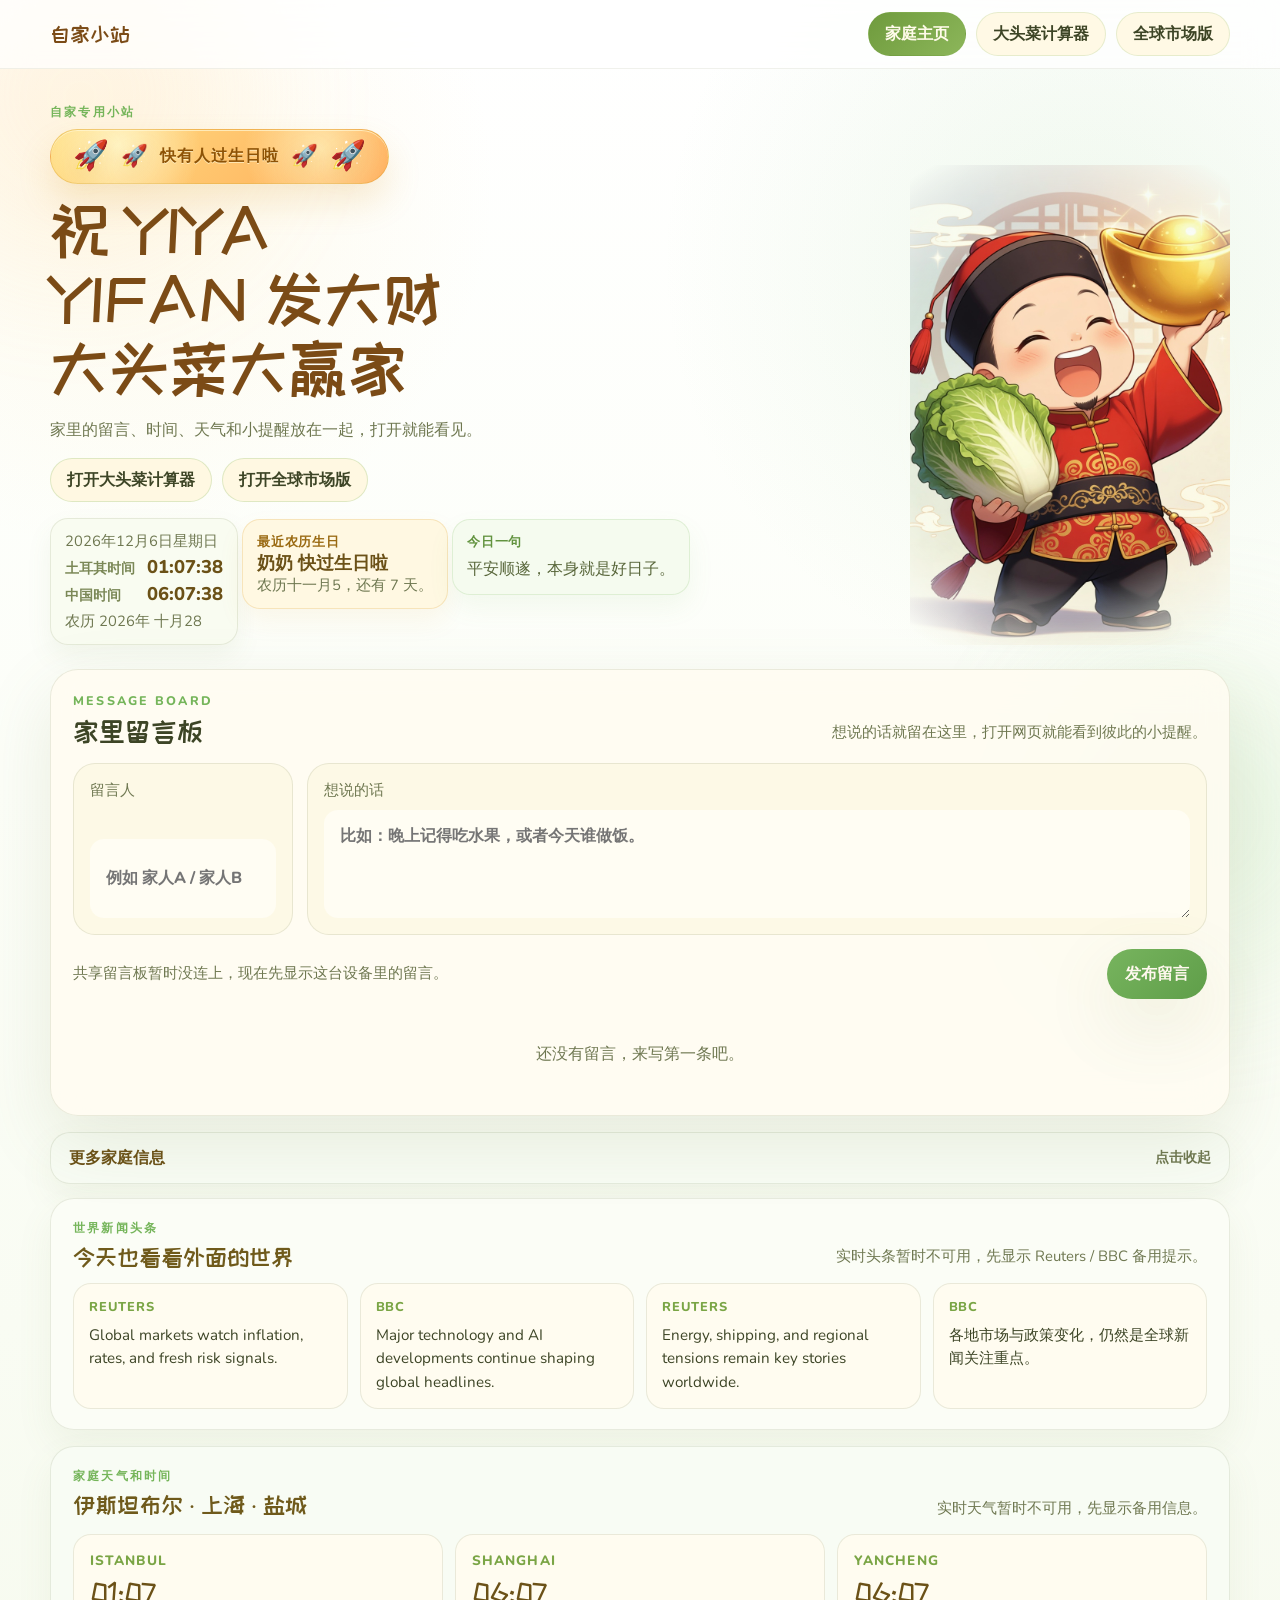
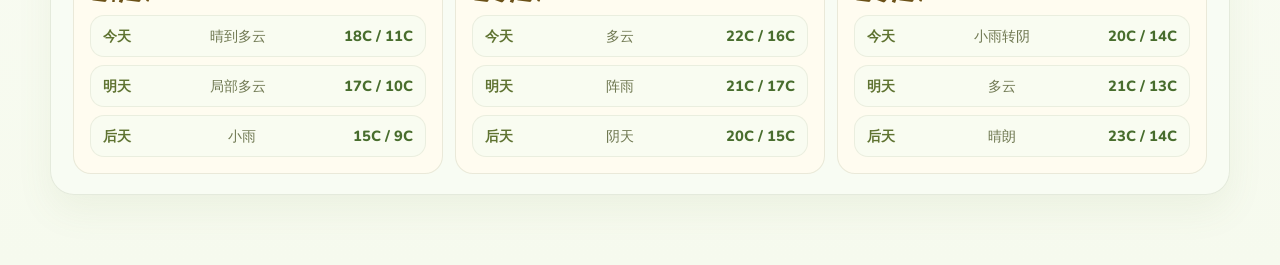
==== commit 4b13dd1e: "Split turnip calculator into its own page" ====
--- a/index.html
+++ b/index.html
@@ -16,6 +16,17 @@
     <div class="sky sky-left"></div>
     <div class="sky sky-right"></div>
 
+    <nav class="site-nav" aria-label="站点导航">
+      <div class="site-nav-inner">
+        <a class="site-brand" href="./index.html">自家小站</a>
+        <div class="site-nav-links">
+          <a class="site-nav-link is-active" href="./index.html">家庭主页</a>
+          <a class="site-nav-link" href="./turnip.html">大头菜计算器</a>
+          <a class="site-nav-link" href="./market.html">全球市场版</a>
+        </div>
+      </div>
+    </nav>
+
     <main class="app-shell">
       <section class="hero">
         <div class="hero-copy">
@@ -29,9 +40,10 @@
           </div>
           <h1 id="mainHeadline">祝 YIYA YIFAN 发大财<br />大头菜大赢家</h1>
           <p class="lead">
-            记一下这周菜价，轻松看看什么时候卖更开心一点。
+            家里的留言、时间、天气和小提醒放在一起，打开就能看见。
           </p>
           <div class="page-links">
+            <a class="ghost-link" href="./turnip.html">打开大头菜计算器</a>
             <a class="ghost-link" href="./market.html">打开全球市场版</a>
           </div>
           <div class="today-strip" aria-label="当天时间和农历">
@@ -63,10 +75,6 @@
           <div class="fortune-photo-frame">
             <img class="fortune-image" src="./assets/caishen.png" alt="财神举着大头菜和元宝" />
           </div>
-          <div class="fortune-board">
-            <span class="fortune-board-label">BTC</span>
-            <strong id="fortuneBtcPrice">--</strong>
-          </div>
         </div>
 
       </section>
@@ -186,236 +194,6 @@
 
       </details>
 
-      <details id="foodExtra" class="home-extra food-extra" aria-label="全球价格与市场数据" open>
-        <summary class="home-extra-summary">
-          <span>全球价格与市场数据</span>
-          <span class="home-extra-tip">点击展开</span>
-        </summary>
-
-        <section class="panel food-board">
-          <div class="panel-heading">
-            <div>
-              <p class="eyebrow">Global Data Board</p>
-              <h2>全球价格与市场数据</h2>
-            </div>
-            <p id="foodStatus" class="panel-note">把国际食品、贵金属、原油、数字货币和常看股市放在一起看。</p>
-          </div>
-
-          <div id="foodGrid" class="food-grid">
-            <article class="food-card">
-              <p class="food-name">加载中</p>
-              <h3>--</h3>
-            </article>
-          </div>
-
-          <div class="market-snapshot-head">
-            <div>
-              <p class="food-compare-label">常看市场</p>
-              <h3>数字货币与主要股市</h3>
-            </div>
-            <p class="panel-note">数字货币显示实时价格；股票和指数先做成中文关注清单，方便家里人一眼看懂。</p>
-          </div>
-
-          <div id="marketSnapshotGrid" class="market-snapshot-grid">
-            <article class="market-snapshot-card">
-              <p class="market-snapshot-type">加载中</p>
-              <h3>--</h3>
-            </article>
-          </div>
-
-          <div class="market-snapshot-head">
-            <div>
-              <p class="food-compare-label">汇率速览</p>
-              <h3>常看汇率</h3>
-            </div>
-            <p class="panel-note">统一按 1 美元换多少来显示，更方便快速比较。</p>
-          </div>
-
-          <div id="fxSnapshotGrid" class="fx-snapshot-grid">
-            <article class="fx-snapshot-card">
-              <p class="fx-snapshot-name">加载中</p>
-              <h3>--</h3>
-            </article>
-          </div>
-
-          <div class="food-compare">
-            <article class="food-compare-card">
-              <p class="food-compare-label">国际基准价</p>
-              <h3>看大宗商品风向</h3>
-              <p class="food-compare-copy">
-                食品、金价、银价、油价这类数据，更适合用统一口径做横向比较，看的是全球市场参考水平。
-              </p>
-            </article>
-
-            <article class="food-compare-card">
-              <p class="food-compare-label">日常市场观察</p>
-              <h3>看风险偏好变化</h3>
-              <p class="food-compare-copy">
-                数字货币、主要股票和核心指数，更像情绪温度计，适合顺手看看最近大家更偏保守还是更偏冒险。
-              </p>
-            </article>
-          </div>
-
-          <p class="food-footnote">
-            说明：这里的大宗商品展示的是国际基准价，不是各国超市零售价；数字货币价格来自实时公开接口。
-            <a
-              href="https://thedocs.worldbank.org/en/doc/74e8be41ceb20fa0da750cda2f6b9e4e-0050012026/related/CMO-Pink-Sheet-March-2026.pdf"
-              target="_blank"
-              rel="noreferrer"
-            >来源：World Bank Pink Sheet（2026年3月3日发布，含2026年2月月度均价）</a>
-          </p>
-        </section>
-      </details>
-
-      <details id="turnipExtra" class="home-extra turnip-extra" aria-label="大头菜价格预测" open>
-        <summary class="home-extra-summary">
-          <span>大头菜价格预测</span>
-          <span class="home-extra-tip">点击收起</span>
-        </summary>
-
-      <section class="metrics-grid" aria-label="本周概览">
-        <article class="metric-card">
-          <p class="metric-label">当前判断</p>
-          <h2 id="patternName">等待录入</h2>
-          <p id="patternDetail" class="metric-detail">
-            先输入买入价和几个时段价格，系统会开始缩小范围。
-          </p>
-        </article>
-
-        <article class="metric-card">
-          <p class="metric-label">买入价</p>
-          <h2 id="buyPriceCard">-- 铃钱</h2>
-          <p class="metric-detail">周日 Daisy Mae 的进价。</p>
-        </article>
-
-        <article class="metric-card">
-          <p class="metric-label">本周最高</p>
-          <h2 id="weekHighCard">-- 铃钱</h2>
-          <p class="metric-detail">已录入时段中的最高价。</p>
-        </article>
-
-        <article class="metric-card">
-          <p class="metric-label">卖出建议</p>
-          <h2 id="actionCard">继续观察</h2>
-          <p id="actionDetail" class="metric-detail">
-            数据越完整，建议会越明确。
-          </p>
-        </article>
-      </section>
-
-      <section class="content-grid">
-        <article class="panel tracker-panel">
-          <div class="panel-heading">
-            <div>
-              <p class="eyebrow">Price Log</p>
-              <h2>本周价格录入</h2>
-            </div>
-            <p class="panel-note">留空代表还没去问价，输入后会自动重新分析。</p>
-          </div>
-
-          <div class="buy-row">
-            <label class="field-card buy-field">
-              <span>周日买入价</span>
-              <input id="buyPriceInput" type="number" min="0" max="999" placeholder="例如 96" />
-            </label>
-            <div class="mini-tip">
-              正常买入价通常在 90 到 110 左右，后续预测都会以这里为基准。
-            </div>
-          </div>
-
-          <div class="quick-entry-card">
-            <div class="quick-entry-head">
-              <div>
-                <p class="eyebrow">Quick Input</p>
-                <h3>快速录入</h3>
-              </div>
-              <p class="quick-entry-note">支持按顺序一次输入，页面会自动保留记录。</p>
-            </div>
-
-            <label class="field-card quick-entry-field" for="quickEntryInput">
-              <span>批量输入价格</span>
-              <textarea
-                id="quickEntryInput"
-                rows="3"
-                placeholder="例如：88 83 79 74 128 176"
-              ></textarea>
-              <small>顺序按 周一AM、周一PM、周二AM... 到 周六PM，空着的不填就行。</small>
-            </label>
-
-            <div class="quick-entry-actions">
-              <button id="quickEntryApply" type="button">一键填入</button>
-              <p id="turnipSaveHint" class="quick-save-hint">已自动保存到本机浏览器，下次打开会保留。</p>
-            </div>
-          </div>
-
-          <div id="priceGrid" class="price-grid"></div>
-        </article>
-
-        <article class="panel outlook-panel">
-          <div class="panel-heading">
-            <div>
-              <p class="eyebrow">Forecast</p>
-              <h2>走势观察</h2>
-            </div>
-            <p class="panel-note">这不是严格公式解，而是适合日常使用的轻量预测。</p>
-          </div>
-
-          <div class="spotlight-stack">
-            <div class="forecast-box">
-              <p class="forecast-label">最可能走势</p>
-              <h3 id="bestPattern">等待数据</h3>
-              <p id="bestPatternCopy" class="forecast-copy">
-                输入几段价格后，这里会告诉你更接近哪一类。
-              </p>
-            </div>
-
-            <div class="forecast-box">
-              <p class="forecast-label">预估最高区间</p>
-              <h3 id="peakRange">--</h3>
-              <p id="peakWindow" class="forecast-copy">还无法判断峰值时段。</p>
-            </div>
-
-            <div class="forecast-box">
-              <p class="forecast-label">下一步建议</p>
-              <h3 id="nextAdvice">先补充价格</h3>
-              <p id="nextAdviceCopy" class="forecast-copy">
-                至少录入买入价和 2 到 3 个时段，判断会更稳。
-              </p>
-            </div>
-          </div>
-        </article>
-      </section>
-
-      <section class="panel board">
-        <div class="panel-heading">
-          <div>
-            <p class="eyebrow">Timeline</p>
-            <h2>价格时段总览</h2>
-          </div>
-          <p class="panel-note">按周一 AM 到周六 PM 排列，方便你快速看走势节奏。</p>
-        </div>
-
-        <div class="table-wrap">
-          <table>
-            <thead>
-              <tr>
-                <th>时段</th>
-                <th>价格</th>
-                <th>相对买入价</th>
-                <th>状态</th>
-              </tr>
-            </thead>
-            <tbody id="tableBody">
-              <tr>
-                <td colspan="4" class="loading-row">等待录入本周价格。</td>
-              </tr>
-            </tbody>
-          </table>
-        </div>
-      </section>
-
-      </details>
-
     </main>
 
     <script src="./script.js"></script>
--- a/styles.css
+++ b/styles.css
@@ -86,6 +86,89 @@
   padding: 34px 0 54px;
 }
 
+.site-nav {
+  position: sticky;
+  top: 0;
+  z-index: 20;
+  backdrop-filter: blur(16px);
+  background: rgba(255, 255, 255, 0.72);
+  border-bottom: 1px solid rgba(108, 122, 73, 0.1);
+}
+
+body.birthday-page .site-nav {
+  background: rgba(133, 12, 18, 0.72);
+  border-bottom-color: rgba(255, 214, 124, 0.18);
+}
+
+.site-nav-inner {
+  width: min(1180px, calc(100% - 32px));
+  margin: 0 auto;
+  min-height: 68px;
+  display: flex;
+  align-items: center;
+  justify-content: space-between;
+  gap: 18px;
+}
+
+.site-brand,
+.site-nav-link {
+  text-decoration: none;
+}
+
+.site-brand {
+  font-family: "ZCOOL KuaiLe", cursive;
+  font-size: 1.35rem;
+  color: #7b4b16;
+}
+
+body.birthday-page .site-brand {
+  color: #ffe7ab;
+}
+
+.site-nav-links {
+  display: flex;
+  flex-wrap: wrap;
+  gap: 10px;
+}
+
+.site-nav-link {
+  display: inline-flex;
+  align-items: center;
+  justify-content: center;
+  padding: 10px 16px;
+  border-radius: 999px;
+  color: var(--text);
+  font-weight: 800;
+  background: rgba(255, 248, 224, 0.84);
+  border: 1px solid rgba(122, 179, 93, 0.18);
+  transition:
+    transform 180ms ease,
+    filter 180ms ease,
+    background 180ms ease;
+}
+
+.site-nav-link:hover {
+  transform: translateY(-1px);
+  filter: brightness(1.02);
+}
+
+.site-nav-link.is-active {
+  background: linear-gradient(135deg, #6f9b3d 0%, #8cb65a 100%);
+  color: #fffbea;
+  border-color: transparent;
+}
+
+body.birthday-page .site-nav-link {
+  background: rgba(129, 16, 20, 0.84);
+  border-color: rgba(255, 209, 107, 0.22);
+  color: #ffe8b0;
+}
+
+body.birthday-page .site-nav-link.is-active {
+  background: linear-gradient(135deg, #ffd46f 0%, #ffb347 100%);
+  color: #8b1f12;
+}
+
 .hero,
 .metrics-grid,
 .content-grid,
@@ -212,6 +295,9 @@
 
 .page-links {
   margin-top: 14px;
+  display: flex;
+  flex-wrap: wrap;
+  gap: 10px;
 }
 
 .ghost-link {
@@ -1803,6 +1889,17 @@
 }
 
 @media (max-width: 960px) {
+  .site-nav-inner {
+    min-height: auto;
+    padding: 12px 0;
+    flex-direction: column;
+    align-items: flex-start;
+  }
+
+  .site-nav-links {
+    width: 100%;
+  }
+
   .hero,
   .panel-heading,
   .buy-row,
@@ -2268,4 +2365,9 @@
   .loading-row::before {
     content: none;
   }
-}
+
+  .site-nav-links {
+    flex-direction: column;
+    align-items: stretch;
+  }
+}
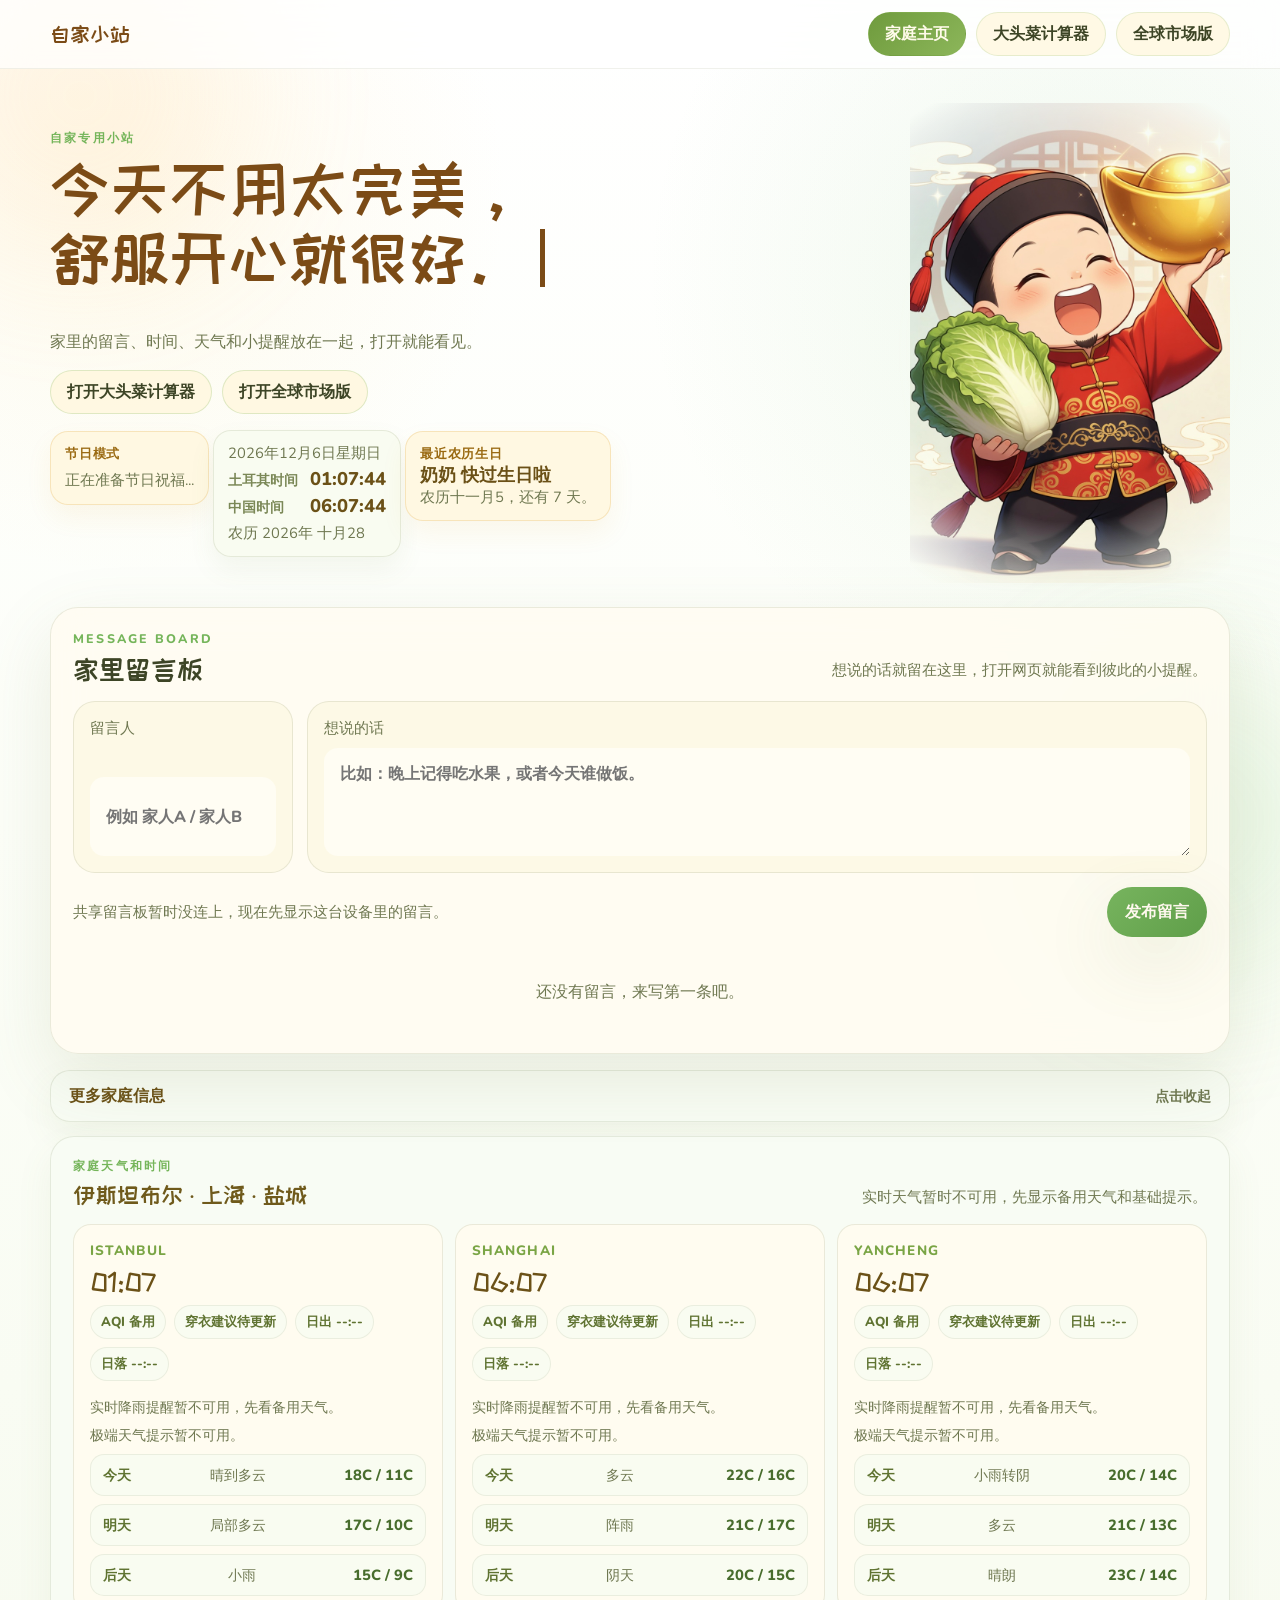
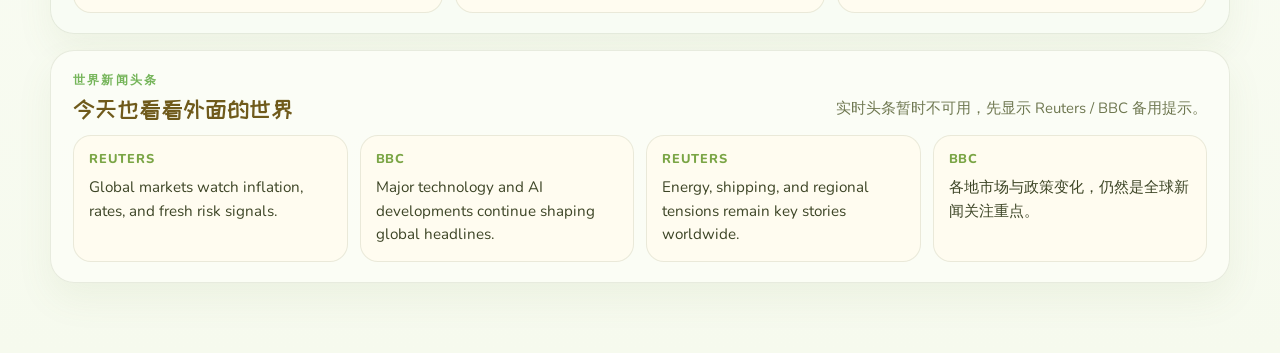
==== commit cbdb199c: "Add seasonal modes weather insights and turnip upgrades" ====
--- a/index.html
+++ b/index.html
@@ -31,20 +31,17 @@
       <section class="hero">
         <div class="hero-copy">
           <p class="eyebrow">自家专用小站</p>
-          <div id="birthdayHeroBanner" class="birthday-hero-banner" hidden>
-            <span class="hero-rocket hero-rocket-left">🚀</span>
-            <span class="hero-rocket hero-rocket-mid">🚀</span>
-            <p id="birthdayHeroText" class="birthday-hero-text">快有人过生日啦</p>
-            <span class="hero-rocket hero-rocket-mid">🚀</span>
-            <span class="hero-rocket hero-rocket-right">🚀</span>
-          </div>
-          <h1 id="mainHeadline">祝 YIYA YIFAN 发大财<br />大头菜大赢家</h1>
+          <h1 id="mainHeadline" class="typing-headline">正在准备今天的滋养小话...</h1>
           <p class="lead">
             家里的留言、时间、天气和小提醒放在一起，打开就能看见。
           </p>
           <div class="page-links">
             <a class="ghost-link" href="./turnip.html">打开大头菜计算器</a>
             <a class="ghost-link" href="./market.html">打开全球市场版</a>
+          </div>
+          <div id="festivalStrip" class="festival-strip" aria-label="节日模式提示" hidden>
+            <p id="festivalLabel" class="festival-label">节日模式</p>
+            <p id="festivalText" class="festival-text">正在准备节日祝福...</p>
           </div>
           <div class="today-strip" aria-label="当天时间和农历">
             <p id="todayDate" class="today-date">--</p>
@@ -64,10 +61,6 @@
             <p class="birthday-label">最近农历生日</p>
             <p id="birthdayName" class="birthday-name">计算中...</p>
             <p id="birthdayMeta" class="birthday-meta">正在查找最近的生日提醒...</p>
-          </div>
-          <div class="quote-strip" aria-label="今日一句">
-            <p class="quote-label">今日一句</p>
-            <p id="dailyQuote" class="daily-quote">正在准备今天的小提醒...</p>
           </div>
         </div>
 
@@ -140,22 +133,6 @@
           <span class="home-extra-tip">点击展开</span>
         </summary>
 
-      <section class="news-strip" aria-label="世界新闻头条">
-        <div class="news-strip-header">
-          <div>
-            <p class="eyebrow">世界新闻头条</p>
-            <h2>今天也看看外面的世界</h2>
-          </div>
-          <p id="newsStatus" class="panel-note">正在获取头条新闻...</p>
-        </div>
-        <div id="newsList" class="news-list">
-          <article class="news-item">
-            <p class="news-source">Loading</p>
-            <p class="news-title">新闻加载中...</p>
-          </article>
-        </div>
-      </section>
-
       <section class="places-strip" aria-label="家庭城市天气和时间">
         <div class="places-strip-header">
           <div>
@@ -192,6 +169,22 @@
         </div>
       </section>
 
+      <section class="news-strip" aria-label="世界新闻头条">
+        <div class="news-strip-header">
+          <div>
+            <p class="eyebrow">世界新闻头条</p>
+            <h2>今天也看看外面的世界</h2>
+          </div>
+          <p id="newsStatus" class="panel-note">正在获取头条新闻...</p>
+        </div>
+        <div id="newsList" class="news-list">
+          <article class="news-item">
+            <p class="news-source">Loading</p>
+            <p class="news-title">新闻加载中...</p>
+          </article>
+        </div>
+      </section>
+
       </details>
 
     </main>
--- a/styles.css
+++ b/styles.css
@@ -26,6 +26,58 @@
   --shadow: 0 24px 70px rgba(104, 7, 12, 0.34);
 }
 
+body.festival-spring-page {
+  --panel: rgba(126, 18, 26, 0.88);
+  --panel-strong: rgba(153, 26, 34, 0.94);
+  --line: rgba(255, 215, 122, 0.22);
+  --text: #fff2d4;
+  --muted: #ffd996;
+  --leaf: #ffcf65;
+  --shadow: 0 24px 70px rgba(111, 8, 14, 0.28);
+  background:
+    radial-gradient(circle at 10% 12%, rgba(255, 214, 116, 0.22), transparent 18%),
+    radial-gradient(circle at 86% 18%, rgba(255, 188, 94, 0.18), transparent 18%),
+    linear-gradient(180deg, #8f0f14 0%, #bc1d24 42%, #d72f2f 100%) !important;
+}
+
+body.festival-midautumn-page {
+  --panel: rgba(27, 36, 79, 0.86);
+  --panel-strong: rgba(36, 48, 101, 0.94);
+  --line: rgba(255, 225, 149, 0.2);
+  --text: #f6eecf;
+  --muted: #d5c79b;
+  --leaf: #f3c861;
+  --shadow: 0 24px 70px rgba(13, 18, 46, 0.28);
+  background:
+    radial-gradient(circle at 78% 14%, rgba(255, 237, 177, 0.22), transparent 15%),
+    radial-gradient(circle at 20% 16%, rgba(132, 156, 255, 0.18), transparent 18%),
+    linear-gradient(180deg, #10172d 0%, #1a2453 48%, #27346c 100%) !important;
+}
+
+body.festival-preheat-page:not(.birthday-page)::before {
+  content: "";
+  position: fixed;
+  inset: 0;
+  pointer-events: none;
+  background: linear-gradient(180deg, rgba(255, 232, 164, 0.04), transparent 34%);
+}
+
+body.festival-spring-page .sky-left {
+  background: rgba(255, 193, 93, 0.34);
+}
+
+body.festival-spring-page .sky-right {
+  background: rgba(255, 128, 82, 0.28);
+}
+
+body.festival-midautumn-page .sky-left {
+  background: rgba(110, 132, 255, 0.22);
+}
+
+body.festival-midautumn-page .sky-right {
+  background: rgba(255, 236, 176, 0.26);
+}
+
 * {
   box-sizing: border-box;
 }
@@ -125,6 +177,11 @@
   color: #ffe7ab;
 }
 
+body.festival-spring-page .site-brand,
+body.festival-midautumn-page .site-brand {
+  color: #fff0c8;
+}
+
 .site-nav-links {
   display: flex;
   flex-wrap: wrap;
@@ -164,6 +221,19 @@
   color: #ffe8b0;
 }
 
+body.festival-spring-page .site-nav-link,
+body.festival-midautumn-page .site-nav-link {
+  background: rgba(255, 248, 224, 0.12);
+  border-color: rgba(255, 215, 122, 0.16);
+  color: #fff0c8;
+}
+
+body.festival-spring-page .site-nav-link.is-active,
+body.festival-midautumn-page .site-nav-link.is-active {
+  background: linear-gradient(135deg, #ffd46f 0%, #ffb347 100%);
+  color: #6b260e;
+}
+
 body.birthday-page .site-nav-link.is-active {
   background: linear-gradient(135deg, #ffd46f 0%, #ffb347 100%);
   color: #8b1f12;
@@ -211,9 +281,25 @@
   font-size: clamp(2.4rem, 5vw, 4.8rem);
   line-height: 1.08;
   letter-spacing: 0.01em;
-  max-width: 12ch;
+  max-width: 14ch;
   color: #7b4b16;
   text-wrap: balance;
+}
+
+.typing-headline {
+  min-height: 2.5em;
+  position: relative;
+}
+
+.typing-headline.is-typing::after {
+  content: "";
+  display: inline-block;
+  width: 0.08em;
+  height: 0.92em;
+  margin-left: 0.12em;
+  vertical-align: -0.08em;
+  background: currentColor;
+  animation: typing-caret 0.9s steps(1) infinite;
 }
 
 .birthday-hero-banner {
@@ -300,6 +386,30 @@
   gap: 10px;
 }
 
+.festival-strip {
+  display: inline-grid;
+  gap: 6px;
+  margin-top: 14px;
+  padding: 12px 14px;
+  border-radius: 18px;
+  background: rgba(255, 248, 225, 0.96);
+  border: 1px solid rgba(216, 157, 43, 0.22);
+  box-shadow: 0 12px 26px rgba(216, 157, 43, 0.08);
+}
+
+.festival-label {
+  color: #9a6a12;
+  font-size: 0.84rem;
+  font-weight: 800;
+  letter-spacing: 0.06em;
+}
+
+.festival-text {
+  color: var(--muted);
+  font-size: 0.95rem;
+  line-height: 1.55;
+}
+
 .ghost-link {
   display: inline-flex;
   align-items: center;
@@ -403,6 +513,18 @@
   background: rgba(245, 251, 239, 0.96);
   border: 1px solid rgba(117, 181, 90, 0.18);
   box-shadow: 0 12px 26px rgba(117, 181, 90, 0.08);
+}
+
+@keyframes typing-caret {
+  0%,
+  45% {
+    opacity: 1;
+  }
+
+  46%,
+  100% {
+    opacity: 0;
+  }
 }
 
 .quote-label {
@@ -689,6 +811,50 @@
   display: grid;
   gap: 8px;
   margin-top: 10px;
+}
+
+.place-summary {
+  display: flex;
+  flex-wrap: wrap;
+  gap: 8px;
+}
+
+.place-chip {
+  display: inline-flex;
+  align-items: center;
+  justify-content: center;
+  min-height: 34px;
+  padding: 6px 10px;
+  border-radius: 999px;
+  background: rgba(249, 252, 241, 0.9);
+  border: 1px solid rgba(108, 122, 73, 0.1);
+  color: #5f7331;
+  font-size: 0.82rem;
+  font-weight: 800;
+}
+
+.place-chip-good {
+  color: #2f7a51;
+}
+
+.place-chip-caution {
+  color: #8b5f0c;
+}
+
+.place-chip-alert {
+  color: #a34a38;
+}
+
+.place-alerts {
+  display: grid;
+  gap: 6px;
+  margin-top: 8px;
+}
+
+.place-alerts p {
+  color: var(--muted);
+  font-size: 0.9rem;
+  line-height: 1.5;
 }
 
 .forecast-day {
@@ -1445,6 +1611,25 @@
   cursor: pointer;
 }
 
+.message-like-button {
+  flex: 0 0 auto;
+  padding: 8px 14px;
+  border: 1px solid rgba(216, 157, 43, 0.24);
+  border-radius: 999px;
+  background: rgba(255, 248, 224, 0.92);
+  color: #8b5f0c;
+  font: inherit;
+  font-size: 0.86rem;
+  font-weight: 800;
+  cursor: pointer;
+}
+
+.message-like-button.is-liked {
+  background: rgba(255, 238, 213, 0.96);
+  color: #b85b28;
+  border-color: rgba(216, 157, 43, 0.34);
+}
+
 .message-delete-button {
   flex: 0 0 auto;
   padding: 8px 14px;
@@ -1582,6 +1767,12 @@
 body.birthday-page .message-board .ghost-button {
   background: rgba(255, 247, 226, 0.96);
   color: var(--message-text);
+  border-color: rgba(168, 106, 62, 0.24);
+}
+
+body.birthday-page .message-board .message-like-button {
+  background: rgba(255, 247, 226, 0.96);
+  color: #8a5a36;
   border-color: rgba(168, 106, 62, 0.24);
 }
 
@@ -1765,6 +1956,124 @@
   font-size: 0.93rem;
 }
 
+.turnip-insight-grid {
+  grid-template-columns: 1.15fr 0.85fr;
+}
+
+.turnip-chart {
+  display: grid;
+  gap: 14px;
+}
+
+.turnip-chart-summary {
+  display: flex;
+  flex-wrap: wrap;
+  gap: 10px;
+}
+
+.turnip-chart-pill {
+  display: grid;
+  gap: 4px;
+  min-width: 140px;
+  padding: 12px 14px;
+  border-radius: 18px;
+  background: rgba(255, 249, 230, 0.92);
+  border: 1px solid var(--line);
+}
+
+.turnip-chart-pill span {
+  color: var(--muted);
+  font-size: 0.8rem;
+}
+
+.turnip-chart-pill strong {
+  color: var(--text);
+  font-size: 1rem;
+}
+
+.turnip-chart-svg {
+  width: 100%;
+  height: 280px;
+  display: block;
+  border-radius: 22px;
+  background: rgba(255, 252, 241, 0.88);
+  border: 1px solid var(--line);
+}
+
+.turnip-chart-line {
+  fill: none;
+  stroke: #d76b54;
+  stroke-width: 4;
+  stroke-linecap: round;
+  stroke-linejoin: round;
+}
+
+.turnip-chart-point {
+  fill: #5f9e49;
+  stroke: #fff9ef;
+  stroke-width: 3;
+}
+
+.turnip-buy-line {
+  stroke: rgba(122, 179, 93, 0.8);
+  stroke-width: 3;
+  stroke-dasharray: 8 8;
+}
+
+.turnip-guide-line {
+  stroke: rgba(108, 122, 73, 0.12);
+  stroke-width: 1;
+}
+
+.turnip-chart-value,
+.turnip-chart-slot {
+  fill: var(--muted);
+  font-size: 13px;
+  font-weight: 800;
+  text-anchor: middle;
+}
+
+.turnip-history-list {
+  display: grid;
+  gap: 12px;
+}
+
+.turnip-history-item {
+  padding: 14px 16px;
+  border-radius: 18px;
+  background: rgba(255, 252, 241, 0.94);
+  border: 1px solid var(--line);
+}
+
+.turnip-history-top {
+  display: flex;
+  justify-content: space-between;
+  gap: 12px;
+  align-items: center;
+}
+
+.turnip-history-top strong {
+  color: #6c5114;
+}
+
+.turnip-history-top span,
+.turnip-history-copy {
+  color: var(--muted);
+  font-size: 0.9rem;
+  line-height: 1.5;
+}
+
+.turnip-history-copy {
+  margin-top: 8px;
+}
+
+.turnip-history-profit {
+  margin-top: 8px;
+  color: #2f7a51;
+  font-size: 0.98rem;
+  font-weight: 800;
+}
+
 .board {
   margin-top: 4px;
 }
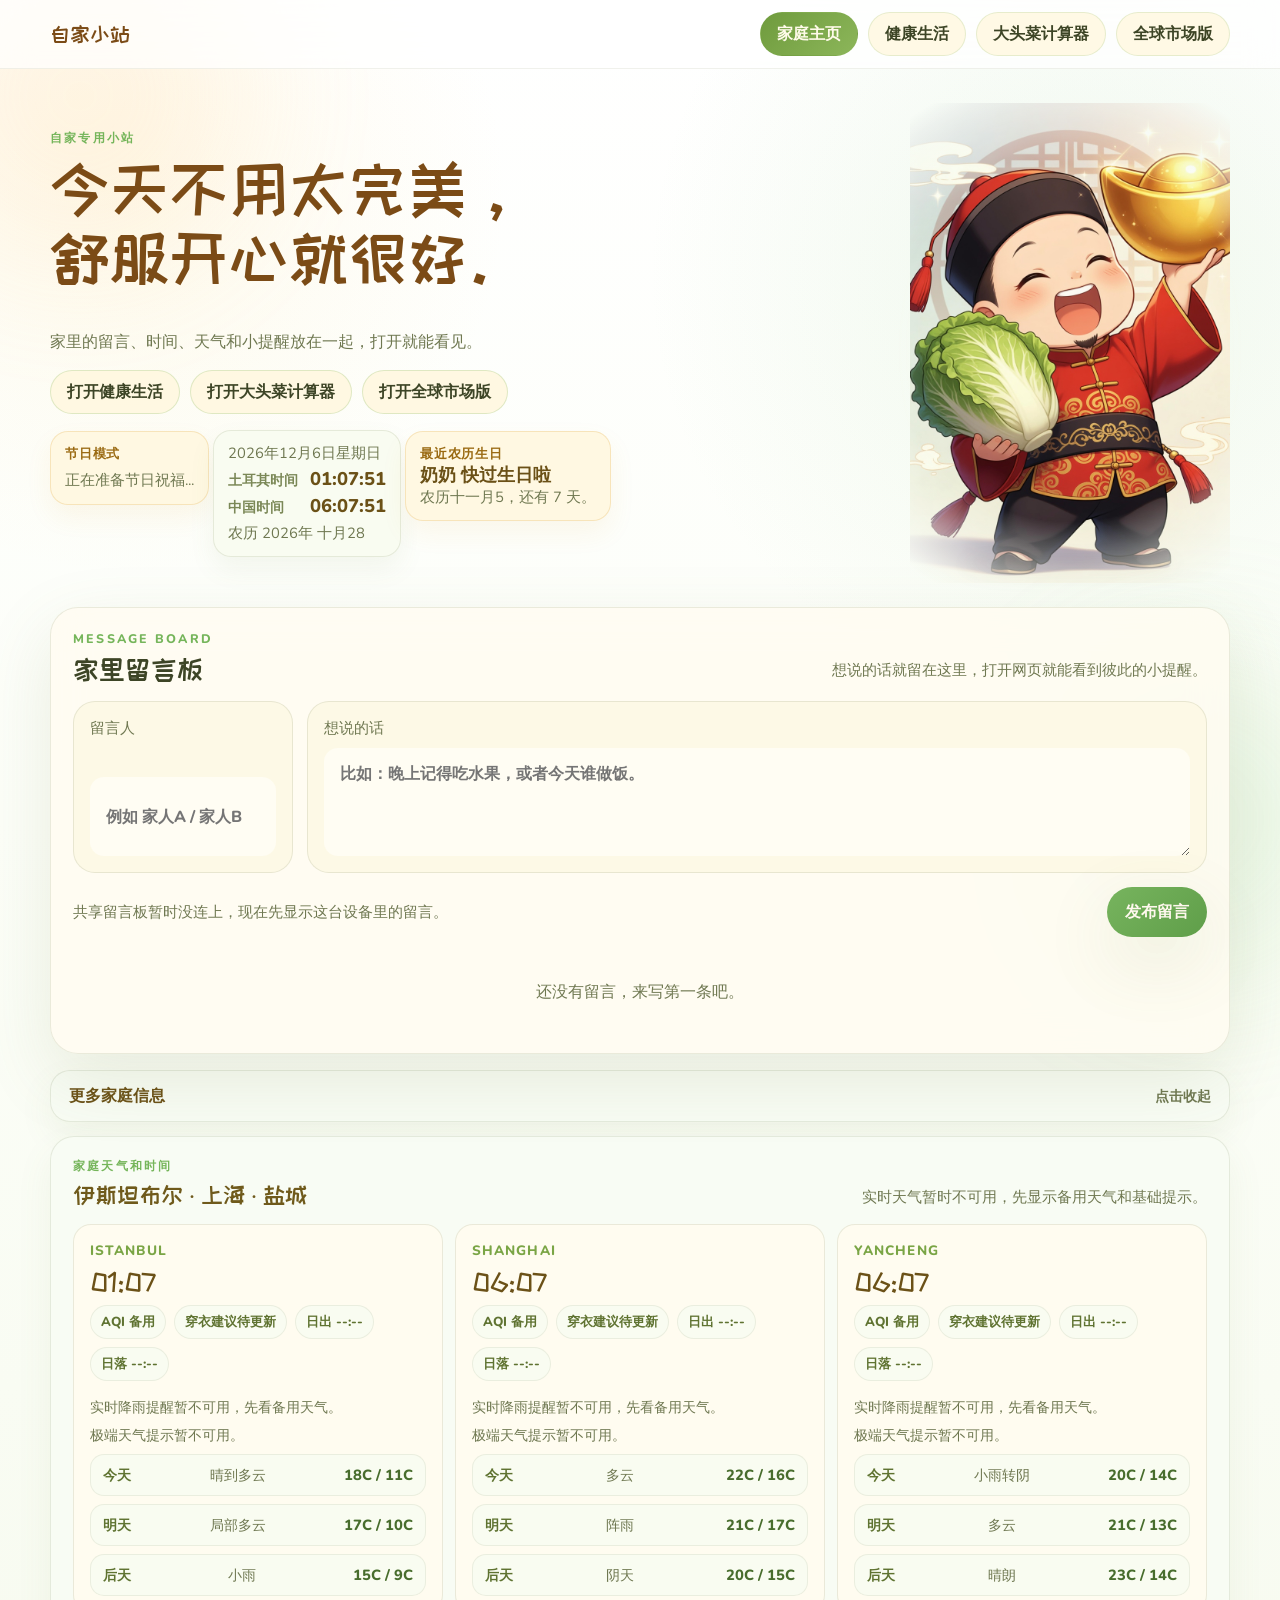
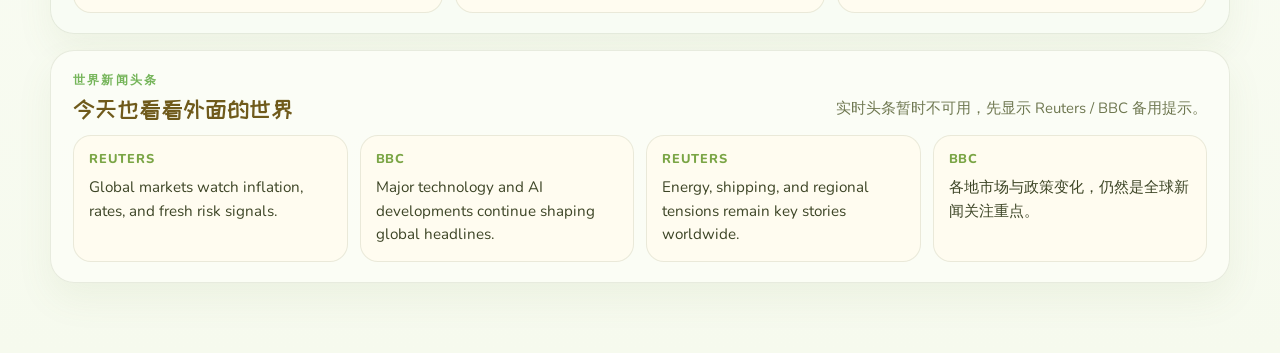
==== commit 4190d13d: "Add healthy living page" ====
--- a/index.html
+++ b/index.html
@@ -21,6 +21,7 @@
         <a class="site-brand" href="./index.html">自家小站</a>
         <div class="site-nav-links">
           <a class="site-nav-link is-active" href="./index.html">家庭主页</a>
+          <a class="site-nav-link" href="./health.html">健康生活</a>
           <a class="site-nav-link" href="./turnip.html">大头菜计算器</a>
           <a class="site-nav-link" href="./market.html">全球市场版</a>
         </div>
@@ -36,6 +37,7 @@
             家里的留言、时间、天气和小提醒放在一起，打开就能看见。
           </p>
           <div class="page-links">
+            <a class="ghost-link" href="./health.html">打开健康生活</a>
             <a class="ghost-link" href="./turnip.html">打开大头菜计算器</a>
             <a class="ghost-link" href="./market.html">打开全球市场版</a>
           </div>
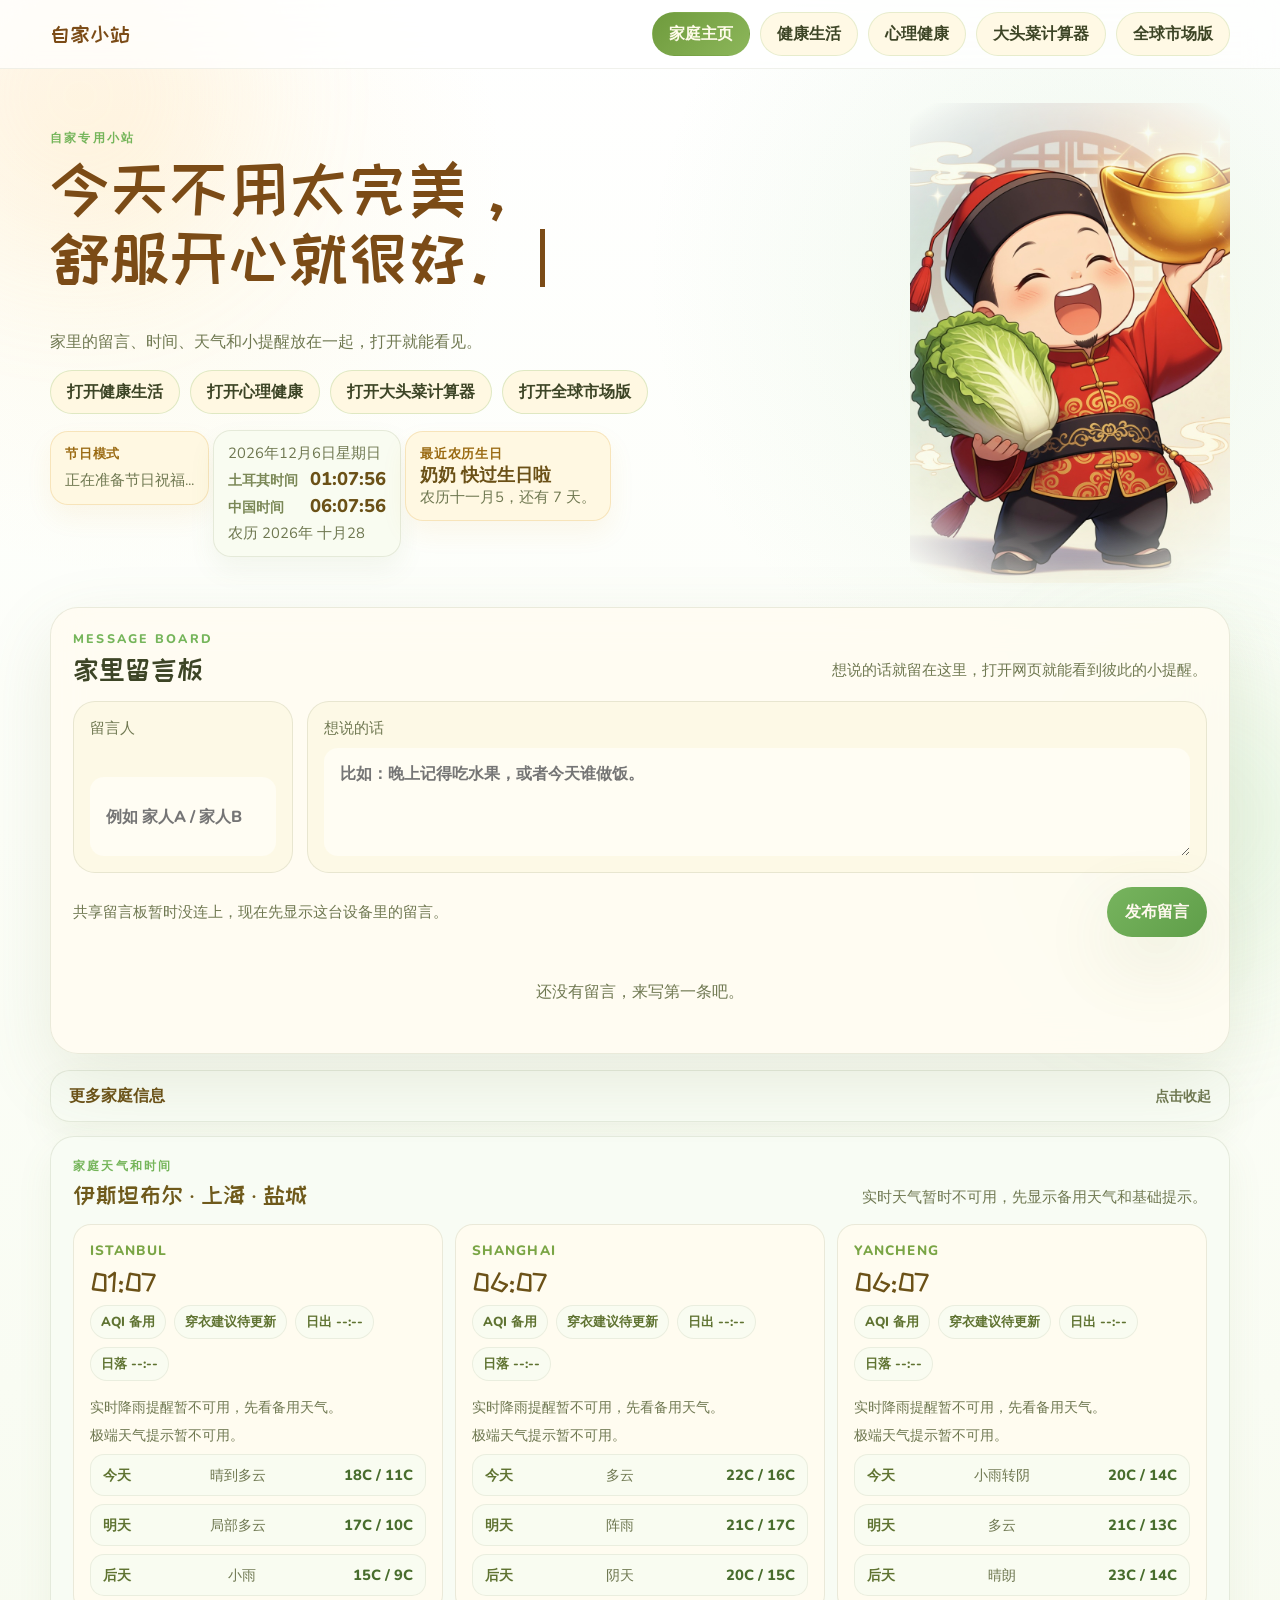
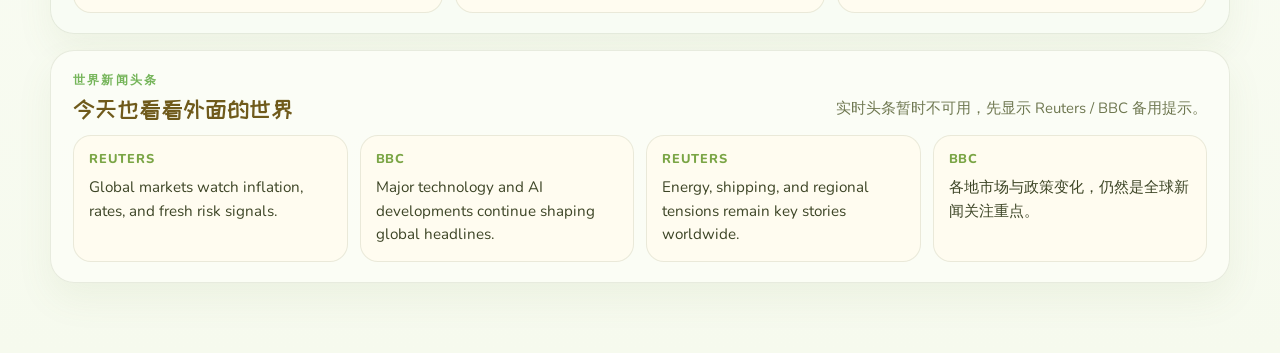
==== commit dfb31269: "Add mental health page and evidence notes" ====
--- a/index.html
+++ b/index.html
@@ -22,6 +22,7 @@
         <div class="site-nav-links">
           <a class="site-nav-link is-active" href="./index.html">家庭主页</a>
           <a class="site-nav-link" href="./health.html">健康生活</a>
+          <a class="site-nav-link" href="./mental.html">心理健康</a>
           <a class="site-nav-link" href="./turnip.html">大头菜计算器</a>
           <a class="site-nav-link" href="./market.html">全球市场版</a>
         </div>
@@ -38,6 +39,7 @@
           </p>
           <div class="page-links">
             <a class="ghost-link" href="./health.html">打开健康生活</a>
+            <a class="ghost-link" href="./mental.html">打开心理健康</a>
             <a class="ghost-link" href="./turnip.html">打开大头菜计算器</a>
             <a class="ghost-link" href="./market.html">打开全球市场版</a>
           </div>
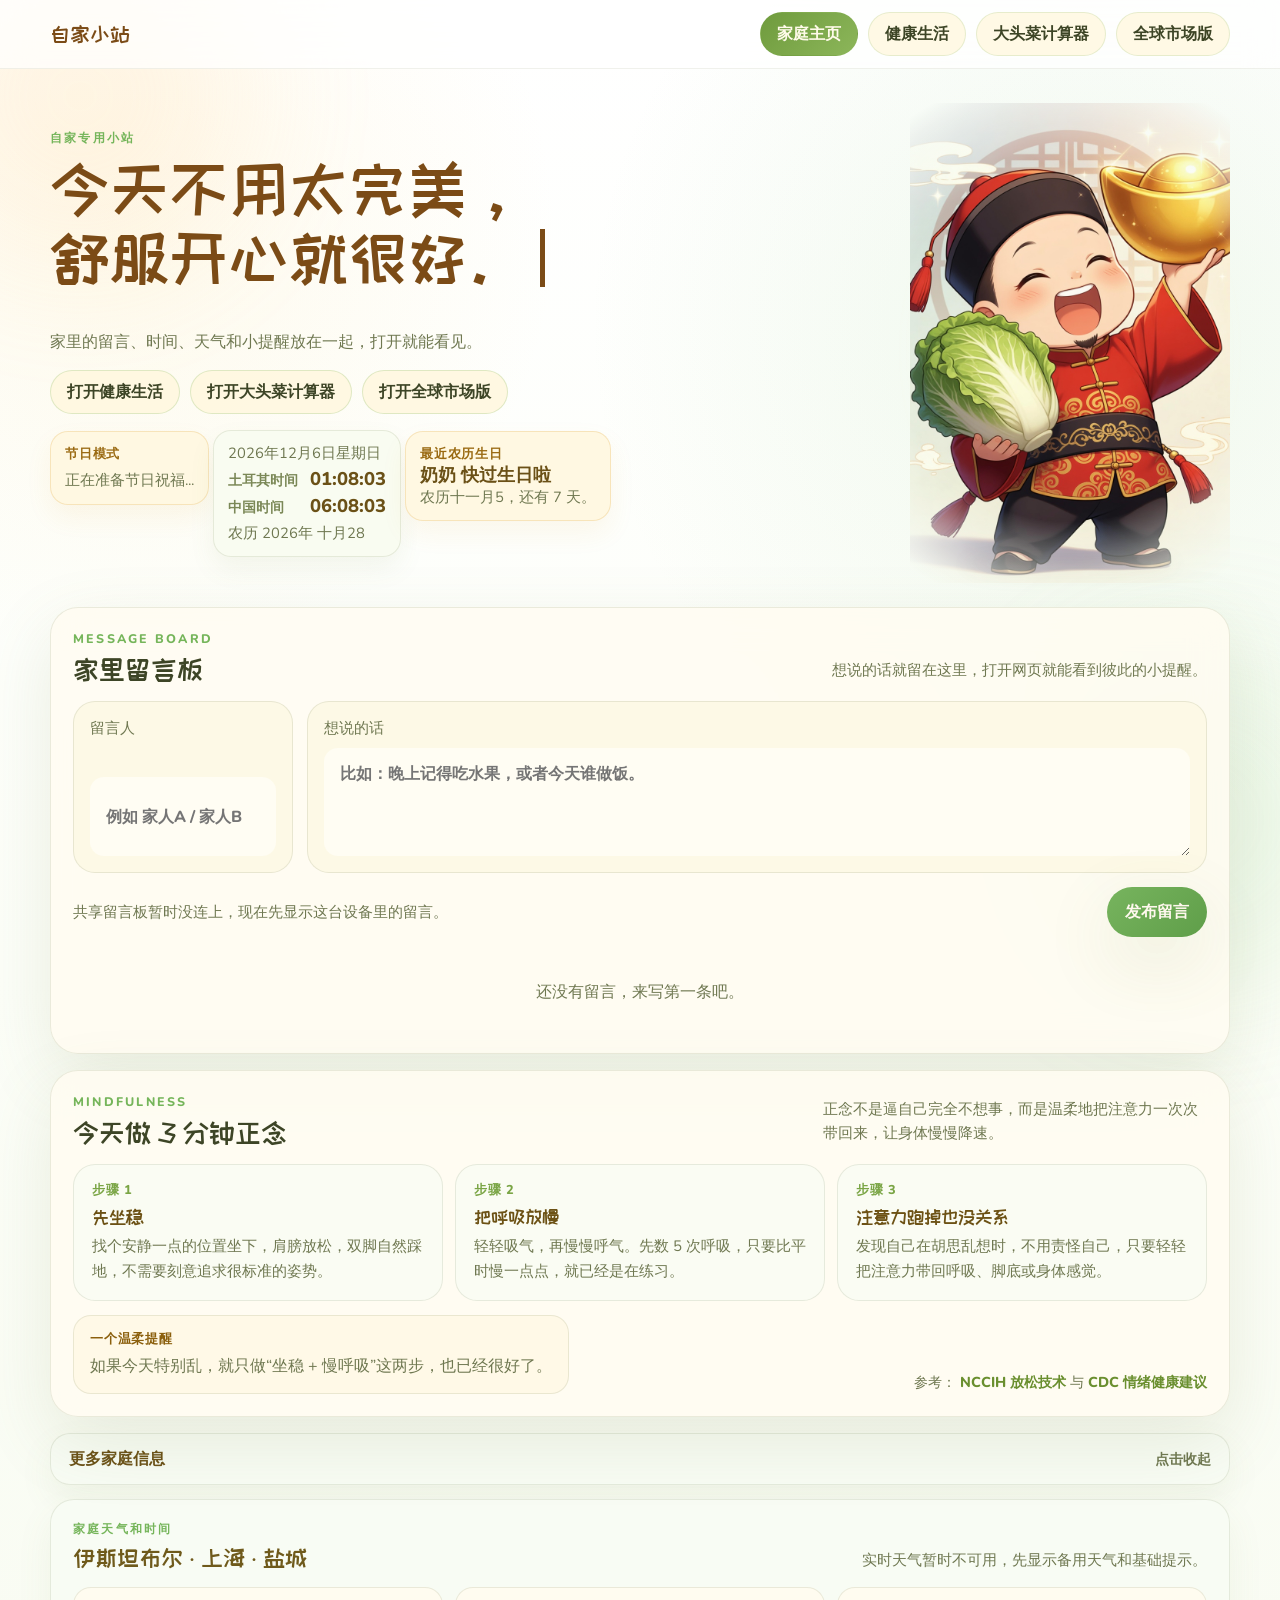
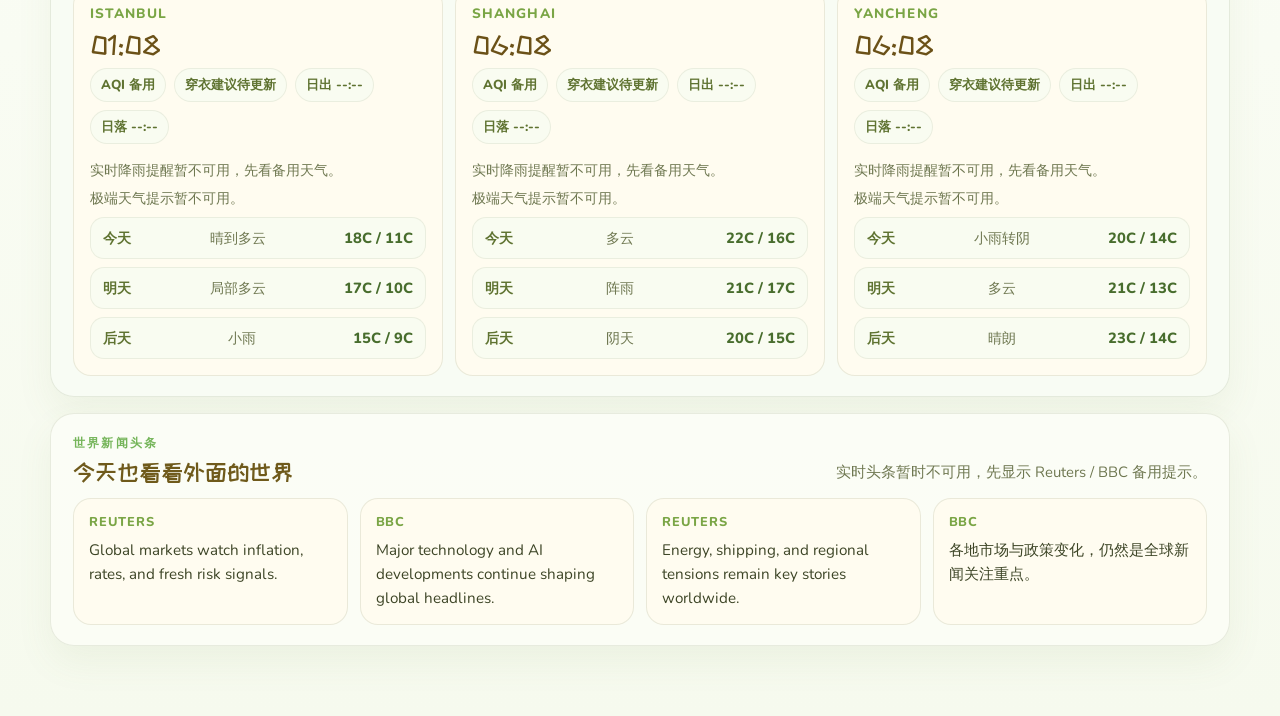
==== commit 5c53e1e8: "Move mindfulness guidance to homepage" ====
--- a/index.html
+++ b/index.html
@@ -22,7 +22,6 @@
         <div class="site-nav-links">
           <a class="site-nav-link is-active" href="./index.html">家庭主页</a>
           <a class="site-nav-link" href="./health.html">健康生活</a>
-          <a class="site-nav-link" href="./mental.html">心理健康</a>
           <a class="site-nav-link" href="./turnip.html">大头菜计算器</a>
           <a class="site-nav-link" href="./market.html">全球市场版</a>
         </div>
@@ -39,7 +38,6 @@
           </p>
           <div class="page-links">
             <a class="ghost-link" href="./health.html">打开健康生活</a>
-            <a class="ghost-link" href="./mental.html">打开心理健康</a>
             <a class="ghost-link" href="./turnip.html">打开大头菜计算器</a>
             <a class="ghost-link" href="./market.html">打开全球市场版</a>
           </div>
@@ -118,6 +116,49 @@
         </div>
       </section>
 
+      <section class="panel mindfulness-board" aria-label="每日冥想与正念练习">
+        <div class="panel-heading">
+          <div>
+            <p class="eyebrow">Mindfulness</p>
+            <h2>今天做 3 分钟正念</h2>
+          </div>
+          <p class="panel-note">正念不是逼自己完全不想事，而是温柔地把注意力一次次带回来，让身体慢慢降速。</p>
+        </div>
+
+        <div class="mindfulness-grid">
+          <article class="mindfulness-card">
+            <p class="mindfulness-step">步骤 1</p>
+            <h3>先坐稳</h3>
+            <p>找个安静一点的位置坐下，肩膀放松，双脚自然踩地，不需要刻意追求很标准的姿势。</p>
+          </article>
+
+          <article class="mindfulness-card">
+            <p class="mindfulness-step">步骤 2</p>
+            <h3>把呼吸放慢</h3>
+            <p>轻轻吸气，再慢慢呼气。先数 5 次呼吸，只要比平时慢一点点，就已经是在练习。</p>
+          </article>
+
+          <article class="mindfulness-card">
+            <p class="mindfulness-step">步骤 3</p>
+            <h3>注意力跑掉也没关系</h3>
+            <p>发现自己在胡思乱想时，不用责怪自己，只要轻轻把注意力带回呼吸、脚底或身体感觉。</p>
+          </article>
+        </div>
+
+        <div class="mindfulness-footer">
+          <div class="mindfulness-note">
+            <p class="mindfulness-label">一个温柔提醒</p>
+            <p>如果今天特别乱，就只做“坐稳 + 慢呼吸”这两步，也已经很好了。</p>
+          </div>
+          <p class="mindfulness-source">
+            参考：
+            <a href="https://www.nccih.nih.gov/health/tips/things-to-know-about-relaxation-techniques-for-stress" target="_blank" rel="noreferrer">NCCIH 放松技术</a>
+            与
+            <a href="https://www.cdc.gov/emotional-well-being/improve-your-emotional-well-being/index.html" target="_blank" rel="noreferrer">CDC 情绪健康建议</a>
+          </p>
+        </div>
+      </section>
+
       <section id="blessingWall" class="blessing-wall" aria-label="吉祥祝福墙" hidden>
         <div class="blessing-wall-header">
           <div>
--- a/styles.css
+++ b/styles.css
@@ -1223,6 +1223,10 @@
   margin-bottom: 16px;
 }
 
+.mindfulness-board {
+  margin-bottom: 16px;
+}
+
 .food-board {
   margin-bottom: 16px;
 }
@@ -1560,6 +1564,86 @@
   gap: 12px;
 }
 
+.mindfulness-grid {
+  display: grid;
+  grid-template-columns: repeat(3, minmax(0, 1fr));
+  gap: 12px;
+}
+
+.mindfulness-card {
+  padding: 16px 18px;
+  border-radius: 22px;
+  background: rgba(250, 252, 244, 0.94);
+  border: 1px solid var(--line);
+}
+
+.mindfulness-step {
+  color: #7aa545;
+  font-size: 0.8rem;
+  font-weight: 800;
+  letter-spacing: 0.06em;
+  text-transform: uppercase;
+}
+
+.mindfulness-card h3 {
+  margin-top: 8px;
+  color: #6c5114;
+  font-size: 1.18rem;
+}
+
+.mindfulness-card p:last-child {
+  margin-top: 8px;
+  color: var(--muted);
+  line-height: 1.65;
+  font-size: 0.94rem;
+}
+
+.mindfulness-footer {
+  display: flex;
+  justify-content: space-between;
+  align-items: flex-end;
+  gap: 16px;
+  margin-top: 14px;
+}
+
+.mindfulness-note {
+  padding: 14px 16px;
+  border-radius: 18px;
+  background: rgba(255, 249, 230, 0.92);
+  border: 1px solid var(--line);
+}
+
+.mindfulness-label {
+  color: #8b5f0c;
+  font-size: 0.82rem;
+  font-weight: 800;
+  letter-spacing: 0.06em;
+  text-transform: uppercase;
+}
+
+.mindfulness-note p:last-child {
+  margin-top: 6px;
+  color: var(--muted);
+  line-height: 1.6;
+}
+
+.mindfulness-source {
+  max-width: 26rem;
+  color: var(--muted);
+  font-size: 0.9rem;
+  line-height: 1.6;
+}
+
+.mindfulness-source a {
+  color: #6a8f2f;
+  font-weight: 800;
+  text-decoration: none;
+}
+
+.mindfulness-source a:hover {
+  text-decoration: underline;
+}
+
 .message-card {
   padding: 16px 18px;
   border-radius: 22px;
@@ -2239,6 +2323,10 @@
     grid-template-columns: repeat(2, minmax(0, 1fr));
   }
 
+  .mindfulness-grid {
+    grid-template-columns: 1fr;
+  }
+
   .fortune-wrapper {
     align-self: center;
   }
@@ -2382,6 +2470,11 @@
 
   .message-card-actions {
     flex-wrap: wrap;
+  }
+
+  .mindfulness-footer {
+    flex-direction: column;
+    align-items: stretch;
   }
 
   .food-grid,
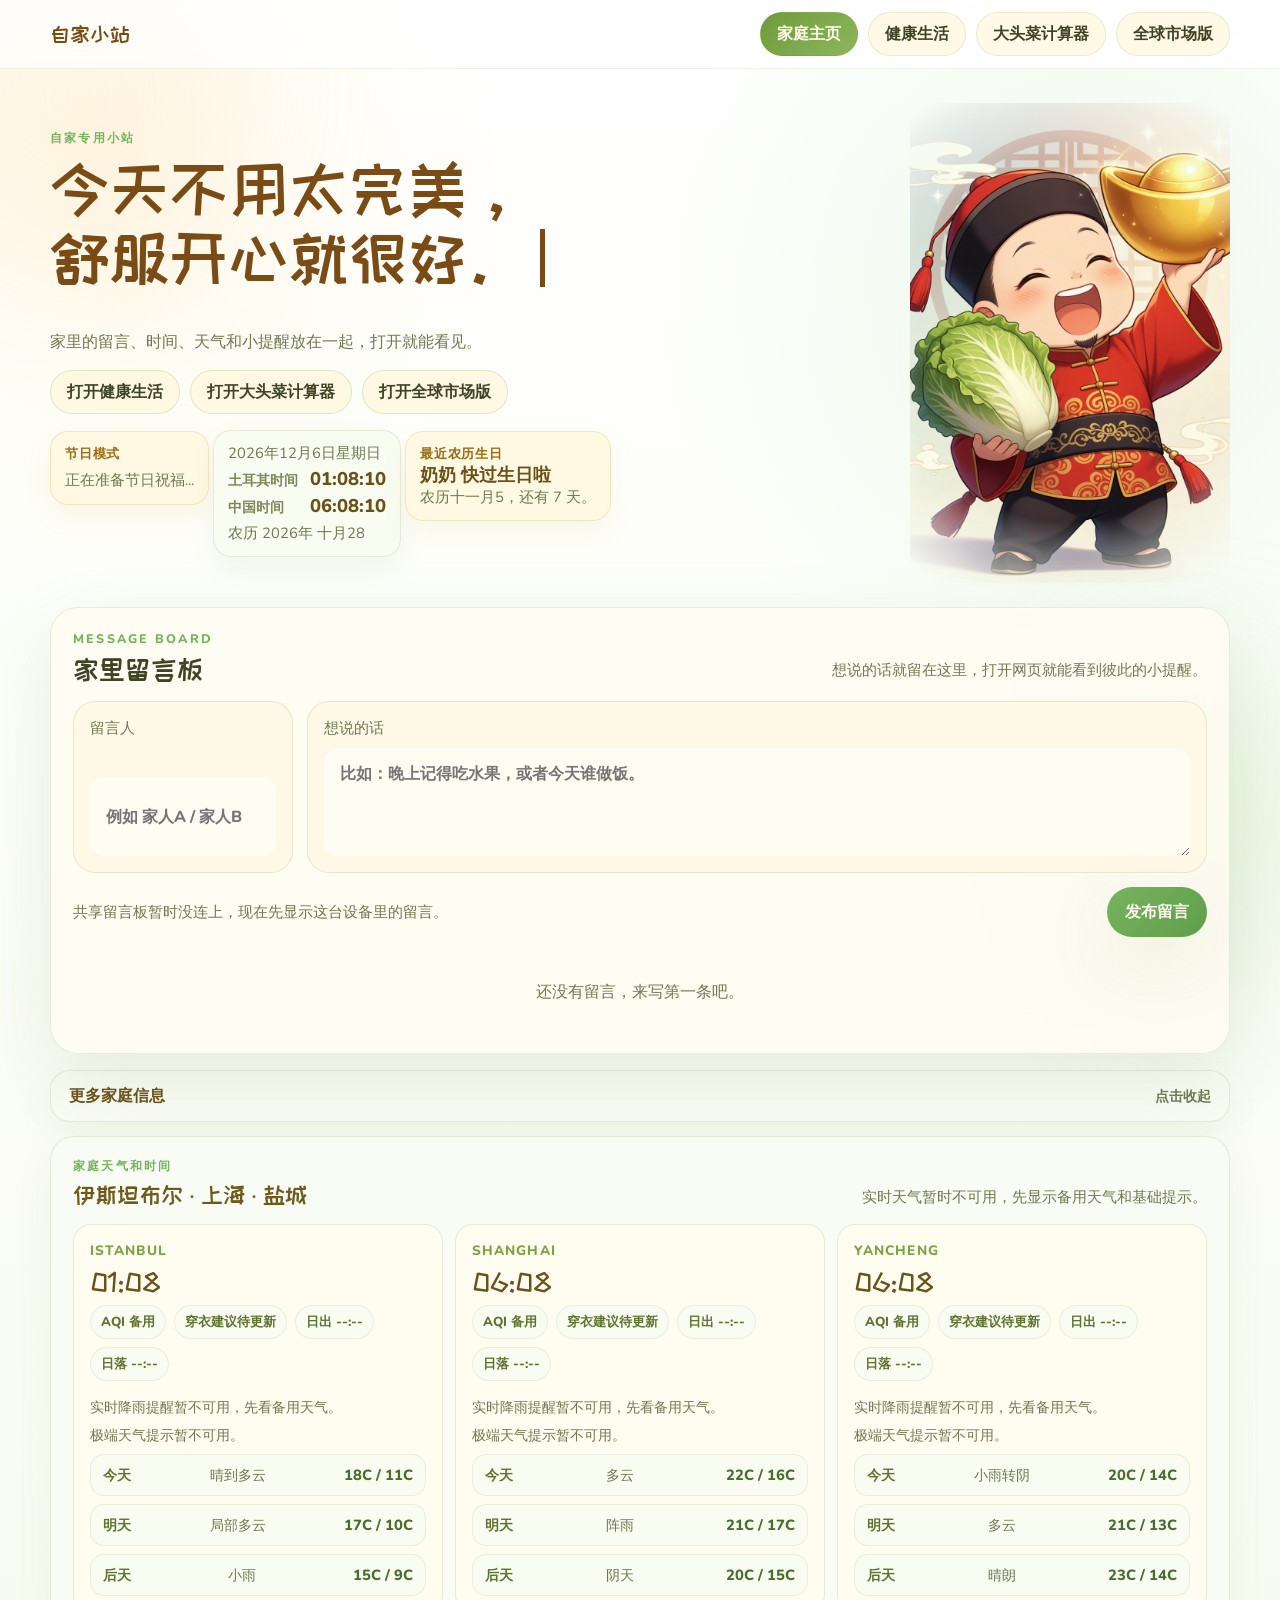
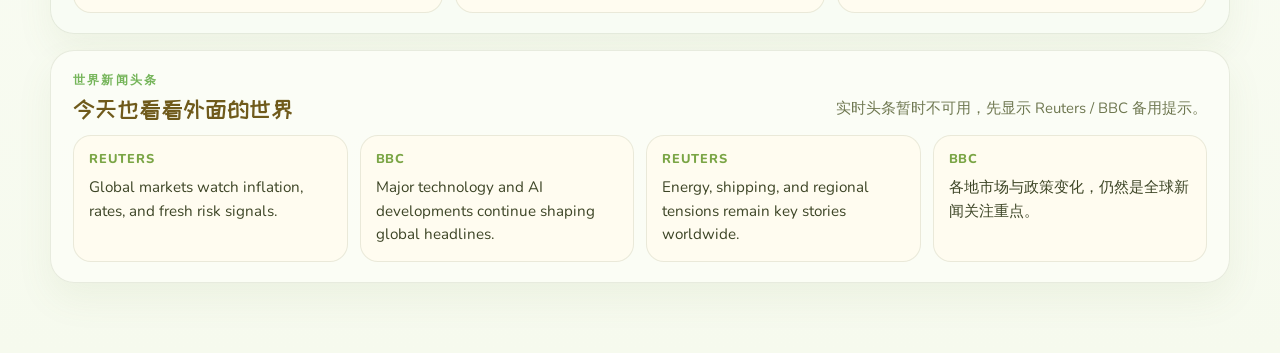
==== commit 34af1b60: "Remove mindfulness section from homepage" ====
--- a/index.html
+++ b/index.html
@@ -116,49 +116,6 @@
         </div>
       </section>
 
-      <section class="panel mindfulness-board" aria-label="每日冥想与正念练习">
-        <div class="panel-heading">
-          <div>
-            <p class="eyebrow">Mindfulness</p>
-            <h2>今天做 3 分钟正念</h2>
-          </div>
-          <p class="panel-note">正念不是逼自己完全不想事，而是温柔地把注意力一次次带回来，让身体慢慢降速。</p>
-        </div>
-
-        <div class="mindfulness-grid">
-          <article class="mindfulness-card">
-            <p class="mindfulness-step">步骤 1</p>
-            <h3>先坐稳</h3>
-            <p>找个安静一点的位置坐下，肩膀放松，双脚自然踩地，不需要刻意追求很标准的姿势。</p>
-          </article>
-
-          <article class="mindfulness-card">
-            <p class="mindfulness-step">步骤 2</p>
-            <h3>把呼吸放慢</h3>
-            <p>轻轻吸气，再慢慢呼气。先数 5 次呼吸，只要比平时慢一点点，就已经是在练习。</p>
-          </article>
-
-          <article class="mindfulness-card">
-            <p class="mindfulness-step">步骤 3</p>
-            <h3>注意力跑掉也没关系</h3>
-            <p>发现自己在胡思乱想时，不用责怪自己，只要轻轻把注意力带回呼吸、脚底或身体感觉。</p>
-          </article>
-        </div>
-
-        <div class="mindfulness-footer">
-          <div class="mindfulness-note">
-            <p class="mindfulness-label">一个温柔提醒</p>
-            <p>如果今天特别乱，就只做“坐稳 + 慢呼吸”这两步，也已经很好了。</p>
-          </div>
-          <p class="mindfulness-source">
-            参考：
-            <a href="https://www.nccih.nih.gov/health/tips/things-to-know-about-relaxation-techniques-for-stress" target="_blank" rel="noreferrer">NCCIH 放松技术</a>
-            与
-            <a href="https://www.cdc.gov/emotional-well-being/improve-your-emotional-well-being/index.html" target="_blank" rel="noreferrer">CDC 情绪健康建议</a>
-          </p>
-        </div>
-      </section>
-
       <section id="blessingWall" class="blessing-wall" aria-label="吉祥祝福墙" hidden>
         <div class="blessing-wall-header">
           <div>
